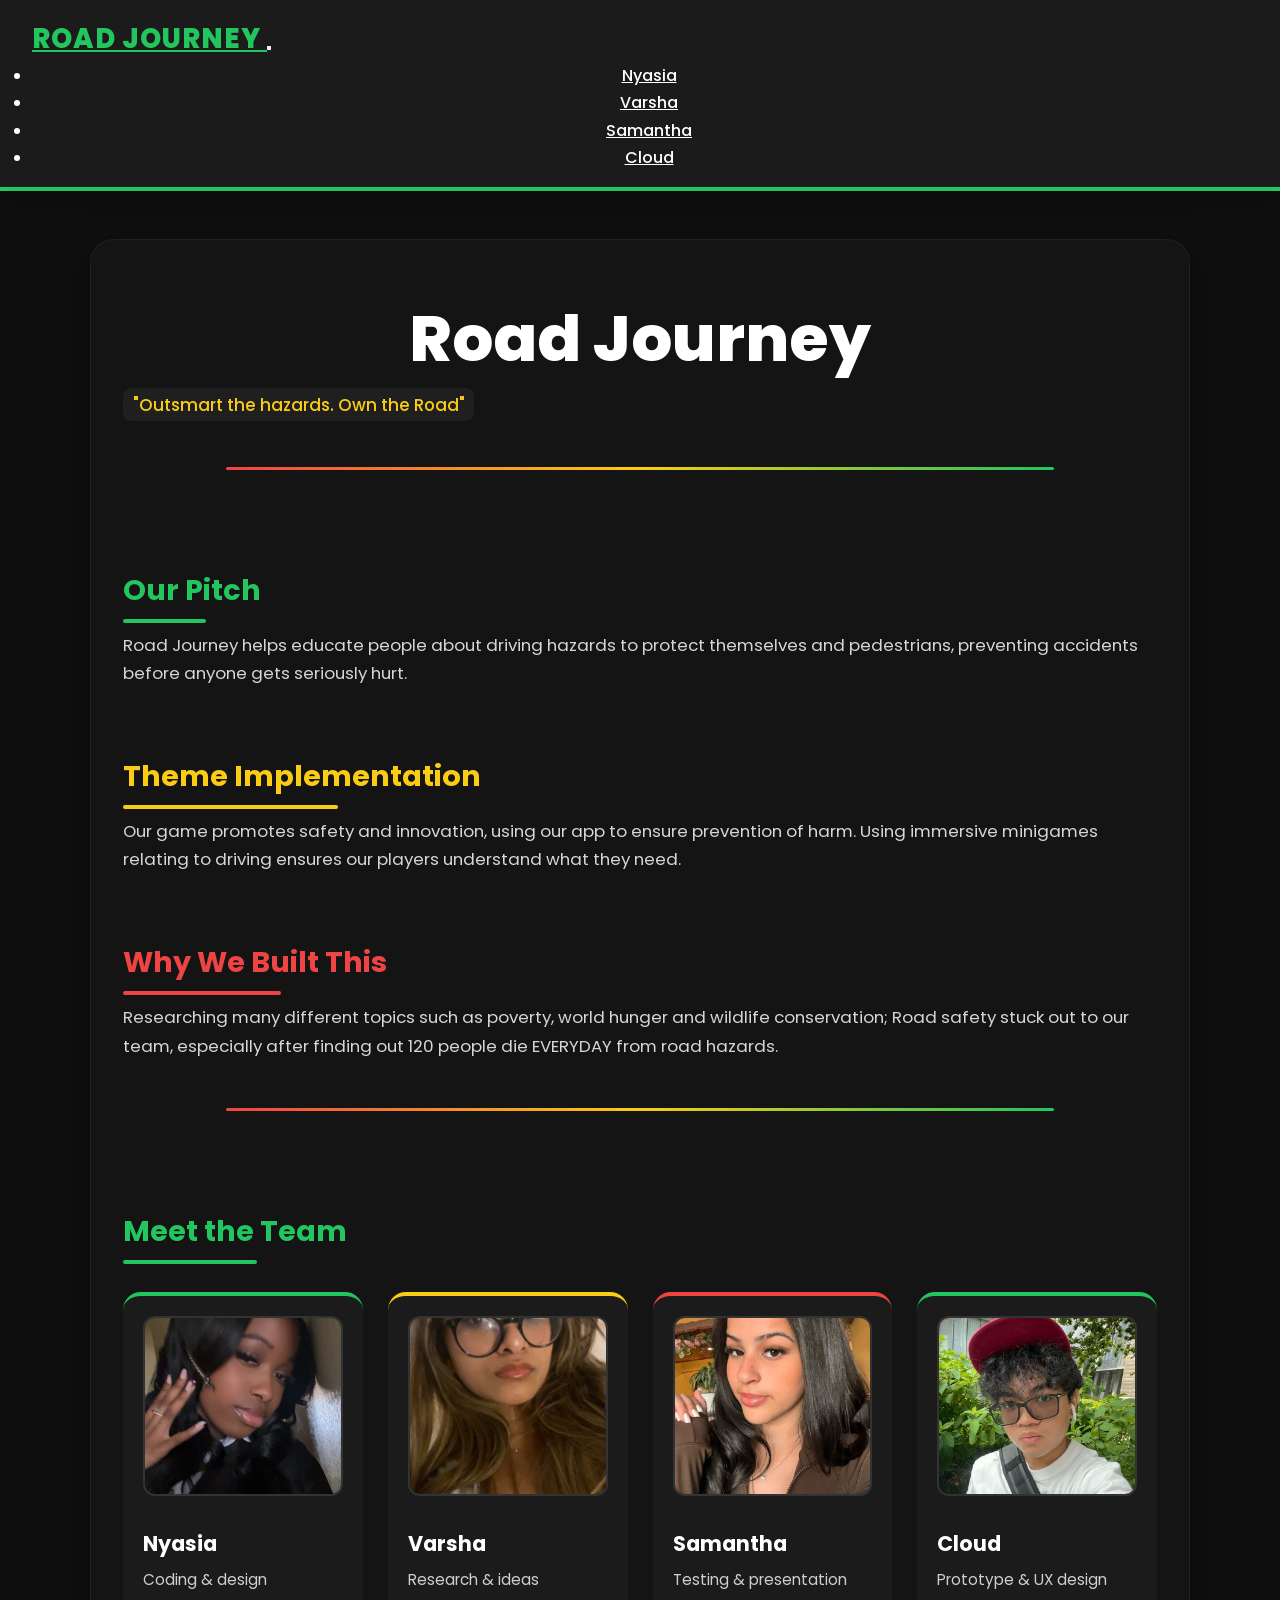
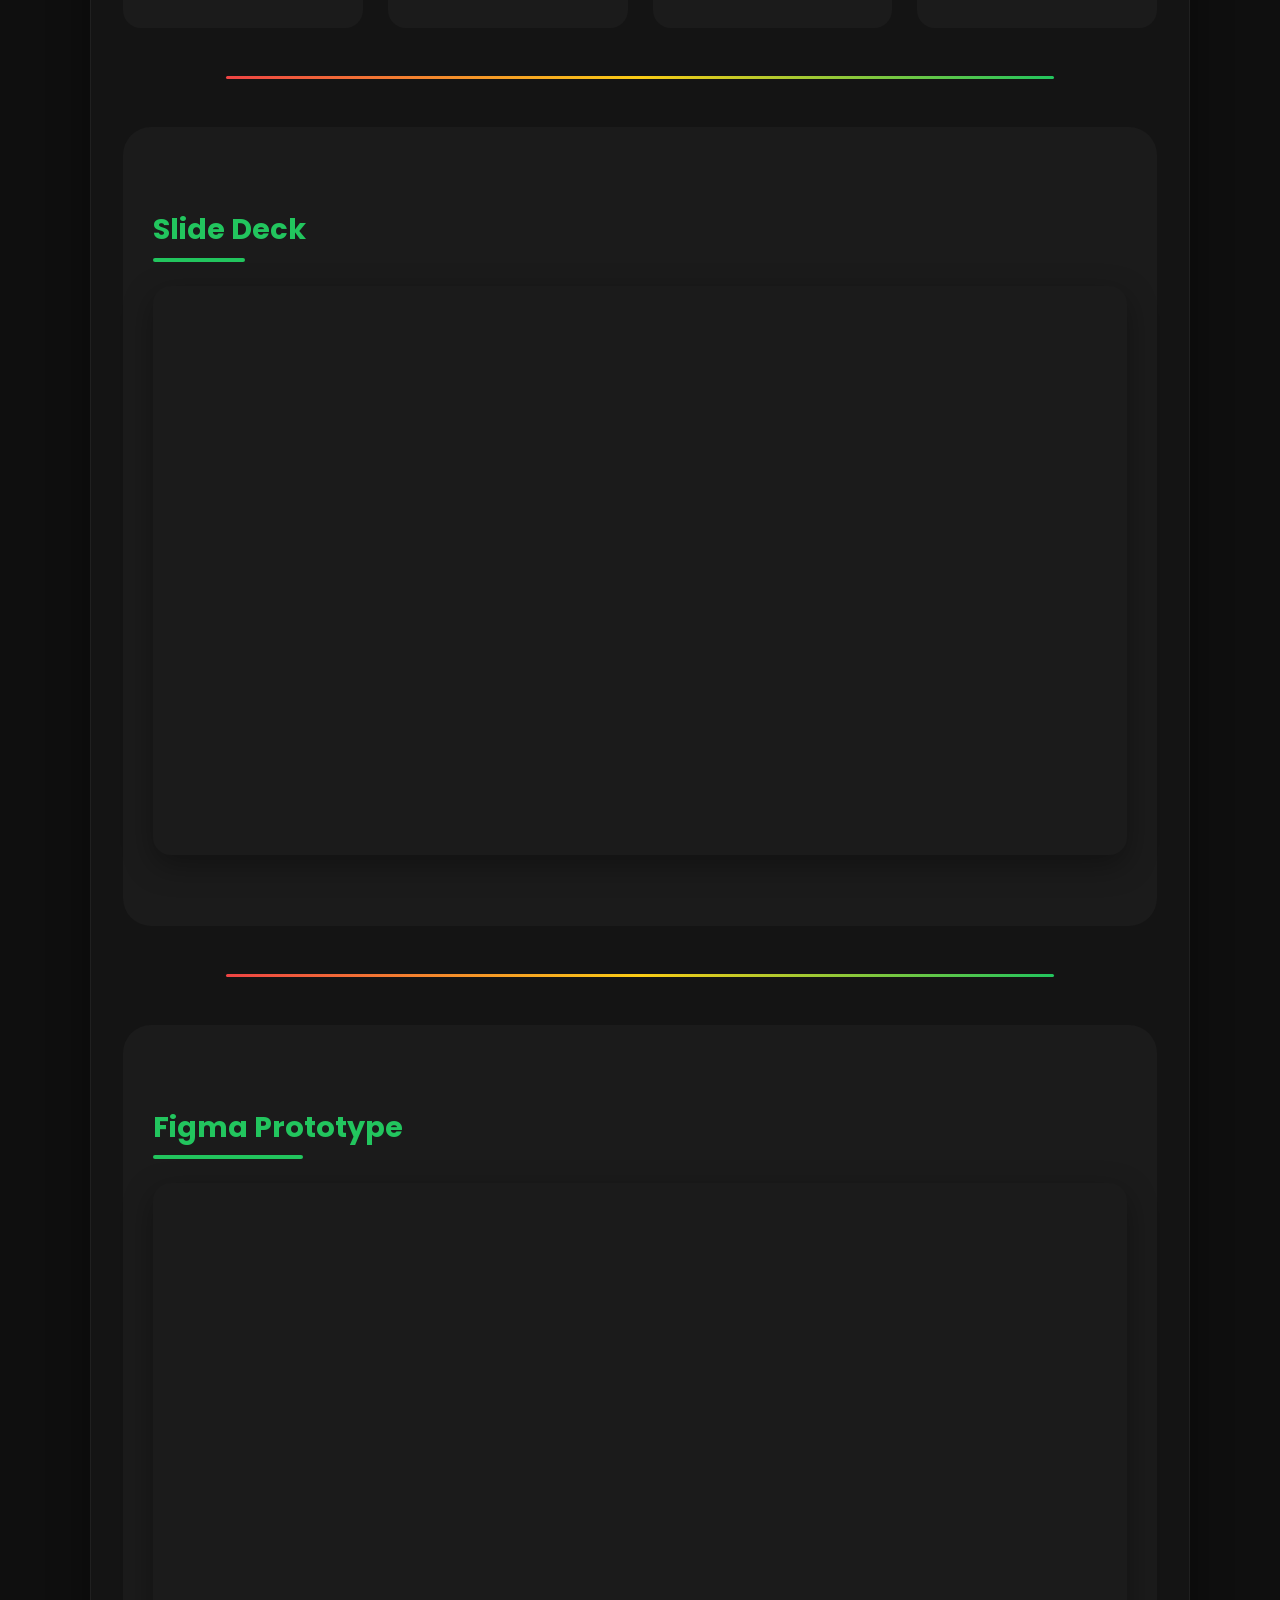
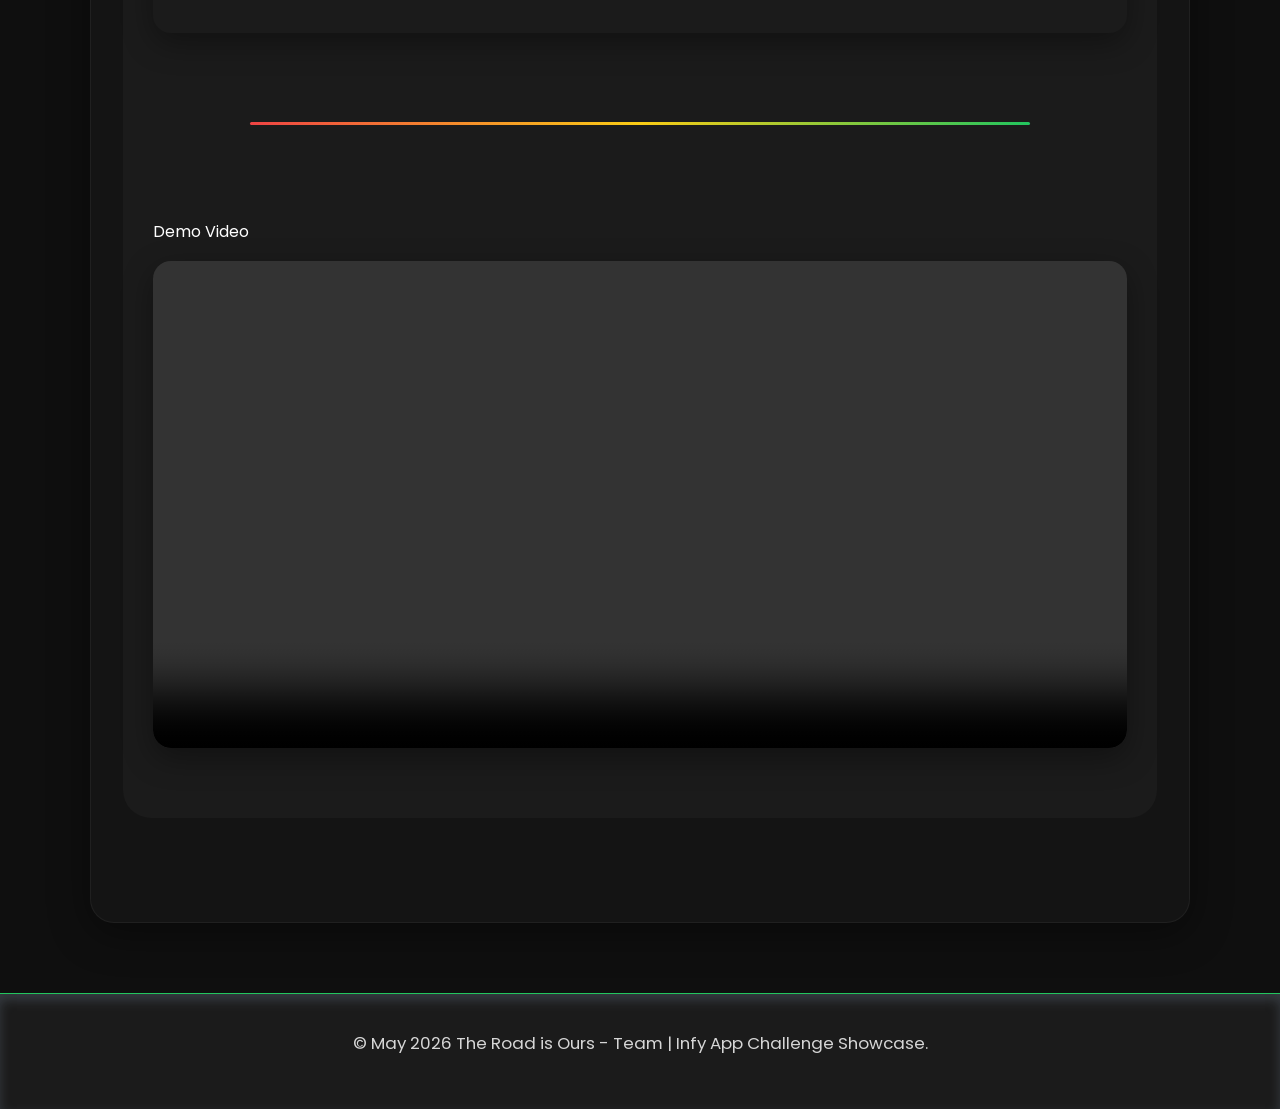
==== index.html @ d6f72987 "Polishing" ====
<!DOCTYPE html>
<html>
<head>
 <meta charset="UTF-8">
 <meta name="viewport" content="width=device-width, initial-scale=1">
 <title>Infy App Challenge</title>
 <link href="style.css" rel="stylesheet">
</head>

<body>

<nav class="navbar navbar-expand-lg navbar-dark mb-4">
  <div class="container-fluid">

    <a class="navbar-brand center-text" href="#">
      Road Journey
    </a>

    <button class="navbar-toggler" type="button" data-bs-toggle="collapse" data-bs-target="#navbarNav">
      <span class="navbar-toggler-icon"></span>
    </button>

    <div class="collapse navbar-collapse justify-content-end" id="navbarNav">

      <ul class="navbar-nav center-text">

        <li class="nav-item">
          <a class="nav-link" href="#nyasia">Nyasia</a>
        </li>

        <li class="nav-item">
          <a class="nav-link" href="#varsha">Varsha</a>
        </li>

        <li class="nav-item">
          <a class="nav-link" href="#samantha">Samantha</a>
        </li>

        <li class="nav-item">
          <a class="nav-link" href="#cloud">Cloud</a>
        </li>

      </ul>

    </div>
  </div>
</nav>

<!-- MAIN CONTENT -->
<div class="container text-center">

   <h1 class="center-text">Road Journey</h1>
   <p><em>"Outsmart the hazards. Own the Road"</em></p>

   <hr>

   <h3> Our Pitch</h3>
   <p>Road Journey helps educate people about driving hazards to protect themselves and pedestrians, preventing accidents before anyone gets seriously hurt.</p>

   <h3>Theme Implementation</h3>
   <p>Our game promotes safety and innovation, using our app to ensure prevention of harm. Using immersive minigames relating to driving ensures our players understand what they need.</p>

   <h3>Why We Built This</h3>
   <p>Researching many different topics such as poverty, world hunger and wildlife conservation; Road safety stuck out to our team, especially after finding out 120 people die EVERYDAY from road hazards.</p>

   <hr>

   <!-- =========================
     TEAM SECTION (CLICKABLE PROFILE PAGES)
========================= -->

<h3>Meet the Team</h3>

<div class="team-grid">

  <a href="nyasia.html" class="team-card" id="nyasia">
    <img src="Nyasia.jpeg" alt="Nyasia">
    <h4>Nyasia</h4>
    <p>Coding & design</p>
  </a>

  <a href="varsha.html" class="team-card" id="varsha">
    <img src="Varsha.jpeg" alt="Varsha">
    <h4>Varsha</h4>
    <p>Research & ideas</p>
  </a>

  <a href="samantha.html" class="team-card" id="samantha">
    <img src="Samantha.jpeg" alt="Samantha">
    <h4>Samantha</h4>
    <p>Testing & presentation</p>
  </a>

  <a href="cloud.html" class="team-card" id="cloud">
    <img src="Cloud.jpeg" alt="Cloud">
    <h4>Cloud</h4>
    <p>Prototype & UX design</p>
  </a>
</div>
<hr>
<div class="presentation-card" style="width: 100% !important; max-width: 100% !important; box-sizing: border-box; margin-bottom: 40px;"> 
<h3> Slide Deck</h3> <iframe src="https://docs.google.com/presentation/d/e/2PACX-1vSNJOZcTQZpQWyr8YF7-O1oRLGNY7hT99WuEe7CDKtxeTOVnFcrfY9IY-a2t_bZEzTT-NCYW6qF2Oz1/pubembed?start=false&loop=false&delayms=3000" frameborder="0" width="960" height="569" allowfullscreen="true" mozallowfullscreen="true" webkitallowfullscreen="true"></iframe>
</div>
<hr>
<div class="presentation-card" style="width: 100% !important; max-width: 100% !important; box-sizing: border-box; margin-bottom: 40px;">
  <h3>Figma Prototype</h3> <iframe style="border: 1px solid rgba(0, 0, 0, 0.1);" width="800" height="450" src="https://embed.figma.com/proto/hckXrIw5AN5JtPXtxfkID8/baddies?node-id=140-9&scaling=min-zoom&content-scaling=fixed&page-id=142%3A4&starting-point-node-id=140%3A9&embed-host=share" allowfullscreen></iframe>
<hr>
<h3 class="mt-4"></h3>Demo Video</h3> <video width="80%" controls> <source src="
" type="video/mp4"> 
  </video> 
</div>
</div>

<nav>
  <div class="footer center-text">
    <p>© May 2026 The Road is Ours - Team | Infy App Challenge Showcase.</p>
</nav>
  </div>
</body>
</html>
---- style.css ----
/* =========================================
   TRAFFIC THEME WEBSITE REDESIGN
   Team Members:
   Nyasia • Varsha • Samantha • Cloud
========================================= */

@import url('https://fonts.googleapis.com/css2?family=Poppins:wght@300;400;500;600;700;800&display=swap');

*{
  margin:0;
  padding:0;
  box-sizing:border-box;
}

html{
  scroll-behavior:smooth;
}

body{
  font-family:'Poppins', sans-serif;
  background:#0f0f0f !important;
  color:#ffffff;
  line-height:1.7;
  overflow-x:hidden;
}

/* =========================================
   NAVBAR
========================================= */

.navbar{
  background: #1b1b1b !important;
  backdrop-filter:blur(10px);
  padding:1rem 2rem;
  border-bottom:4px solid #22c55e;
  box-shadow:0 5px 20px rgba(0,0,0,0.35);
}

.navbar-brand{
  font-size:1.7rem;
  font-weight:800;
  letter-spacing:1px;
  color:#22c55e !important;
  text-transform:uppercase;
}

.nav-link{
  color:white !important;
  font-weight:500;
  margin-left:18px;
  transition:0.3s ease;
}

.nav-link:hover{
  color:#facc15 !important;
}

/* =========================================
   MAIN CONTAINER
========================================= */

.container.text-center{
  max-width:1100px;
  margin:auto;
  padding:4rem 2rem;
  background:#141414;
  border-radius:24px;
  margin-top:3rem;
  margin-bottom:4rem;
  box-shadow:0 10px 40px rgba(0,0,0,0.4);
  border:1px solid rgba(255,255,255,0.05);
}

/* =========================================
   HERO TITLE
========================================= */

h1{
  font-size:4rem;
  font-weight:800;
  margin-bottom:1rem;
  color:white;
  line-height:1.1;
}

h1 span{
  color:#22c55e;
}

.subtitle{
  font-size:1.2rem;
  color:#cfcfcf;
  max-width:700px;
  margin:auto;
  margin-bottom:2rem;
}

/* =========================================
   TRAFFIC LIGHT BAR
========================================= */

.traffic-lights{
  display:flex;
  justify-content:center;
  gap:20px;
  margin:2rem 0 3rem;
}

.light{
  width:70px;
  height:70px;
  border-radius:50%;
  box-shadow:0 0 25px rgba(255,255,255,0.15);
}

.red{
  background:#ef4444;
  box-shadow:0 0 25px #ef4444;
}

.yellow{
  background:#facc15;
  box-shadow:0 0 25px #facc15;
}

.green{
  background:#22c55e;
  box-shadow:0 0 25px #22c55e;
}

/* =========================================
   HEADINGS
========================================= */

h3{
  font-size:1.8rem;
  font-weight:700;
  margin-top:3rem;
  margin-bottom:1rem;
  position:relative;
  display:inline-block;
}

/* alternating traffic colors */

h3:nth-of-type(1){ color:#22c55e; }
h3:nth-of-type(2){ color:#facc15; }
h3:nth-of-type(3){ color:#ef4444; }
h3:nth-of-type(4){ color:#22c55e; }
h3:nth-of-type(5){ color:#facc15; }
h3:nth-of-type(6){ color:#ef4444; }

/* underline animation */

h3::after{
  content:'';
  width:60%;
  height:4px;
  position:absolute;
  left:0;
  bottom:-8px;
  border-radius:20px;
  background:currentColor;
}

/* =========================================
   TEXT
========================================= */

p{
  color:#d6d6d6;
  font-size:1.05rem;
  margin-bottom:1rem;
}

p em{
  background:#1f1f1f;
  color:#facc15;
  padding:0.3rem 0.6rem;
  border-radius:8px;
  font-style:normal;
  font-weight:500;
}

/* =========================================
   DIVIDERS
========================================= */

hr{
  border:none;
  height:3px;
  margin:3rem auto;
  width:80%;
  background:linear-gradient(
    to right,
    #ef4444,
    #facc15,
    #22c55e
  );
  border-radius:20px;
}

/* =========================================
   VIDEOS + IFRAMES
========================================= */

iframe,
video{
  width:100%;
  border:none !important;
  border-radius:18px !important;
  margin-top:1rem;
  margin-bottom:2rem;
  overflow:hidden;
  transition:0.35s ease;
  box-shadow:0 10px 30px rgba(0,0,0,0.35);
}

iframe:hover,
video:hover{
  transform:translateY(-5px) scale(1.01);
  box-shadow:0 15px 40px rgba(34,197,94,0.25);
}

/* =========================================
   TEAM SECTION
========================================= */

.team-section{
  margin-top:4rem;
}

.team-title{
  font-size:2.5rem;
  margin-bottom:2rem;
  color:white;
}

.team-container{
  display:grid;
  grid-template-columns:repeat(auto-fit,minmax(220px,1fr));
  gap:25px;
}

.team-card{
  background:#1b1b1b;
  padding:2rem;
  border-radius:20px;
  transition:0.35s ease;
  border-top:5px solid #22c55e;
}

.team-card:nth-child(2){
  border-top-color:#facc15;
}

.team-card:nth-child(3){
  border-top-color:#ef4444;
}

.team-card:nth-child(4){
  border-top-color:#22c55e;
}

.team-card:hover{
  transform:translateY(-8px);
  box-shadow:0 15px 35px rgba(0,0,0,0.4);
}

.team-card h4{
  font-size:1.4rem;
  margin-bottom:0.5rem;
  color:white;
}

.team-card p{
  color:#bdbdbd;
  font-size:0.95rem;
}

/* =========================================
   BUTTONS
========================================= */

.btn-custom{
  display:inline-block;
  margin-top:1rem;
  padding:14px 28px;
  border-radius:40px;
  text-decoration:none;
  font-weight:600;
  transition:0.3s ease;
  background:#22c55e;
  color:white;
}

.btn-custom_two{
  display:inline-block;
  justify-content: right;
  align-items: right;
  margin-top:1rem;
  padding:14px 28px;
  border-radius:40px;
  text-decoration:none;
  font-weight:600;
  transition:0.3s ease;
  background:#facc15;
  color:white;
}

.btn-custom_two:hover{
  background:#c29e11;
  transform:translateY(-3px);
}

.btn-custom:hover{
  background:#16a34a;
  transform:translateY(-3px);
}

/* =========================================
   FOOTER
========================================= */

.footer {
  background-color: #1b1b1b;
  padding: 35px;
  border-top: 1px solid #22c55e;
  box-shadow: inset 0 6px 12px rgba(163, 190, 222, 0.2);
  color: white;
  margin-top: 70px;
}

/* =========================================
   SCROLLBAR
========================================= */

::-webkit-scrollbar{
  width:10px;
}

::-webkit-scrollbar-track{
  background:#111;
}

::-webkit-scrollbar-thumb{
  background:#22c55e;
  border-radius:20px;
}

::-webkit-scrollbar-thumb:hover{
  background:#facc15;
}

/* =========================================
   RESPONSIVE
========================================= */

@media(max-width:768px){

  h1{
    font-size:2.6rem;
  }

  .container.text-center{
    padding:2rem 1.2rem;
  }

  .traffic-lights{
    gap:12px;
  }

  .light{
    width:55px;
    height:55px;
  }

  h3{
    font-size:1.5rem;
  }
}
/* =========================================
   CLICKABLE TEAM CARDS (UPDATED VERSION)
========================================= */

.team-grid{
  display:grid;
  grid-template-columns:repeat(auto-fit, minmax(220px, 1fr));
  gap:25px;
  margin-top:20px;
}

/* make full card clickable */
.team-card{
  display:block;
  text-decoration:none;
  background:#1b1b1b;
  padding:20px;
  border-radius:18px;
  transition:0.3s ease;
  border-top:4px solid #22c55e;
  color:white;
  cursor:pointer;
  position:relative;
  overflow:hidden;
}

/* traffic color rotation */
.team-card:nth-child(2){
  border-top-color:#facc15;
}

.team-card:nth-child(3){
  border-top-color:#ef4444;
}

.team-card:nth-child(4){
  border-top-color:#22c55e;
}

/* hover effect = clickable feel */
.team-card:hover{
  transform:translateY(-10px) scale(1.03);
  box-shadow:0 0 25px rgba(34,197,94,0.25);
}

/* image styling */
.team-card img{
  width:100%;
  height:180px;
  object-fit:cover;
  border-radius:12px;
  margin-bottom:12px;
  border:2px solid #333;
  transition:0.3s ease;
}

/* image glow on hover */
.team-card:hover img{
  border-color:#facc15;
}

/* name styling */
.team-card h4{
  font-size:1.3rem;
  margin:10px 0 5px;
  color:white;
}

/* description */
.team-card p{
  color:#cfcfcf;
  font-size:0.95rem;
}

/* subtle shine animation */
.team-card::after{
  content:'';
  position:absolute;
  top:-50%;
  left:-50%;
  width:200%;
  height:200%;
  background:linear-gradient(
    rgba(255,255,255,0.05),
    transparent
  );
  transform:rotate(25deg);
  opacity:0;
  transition:0.4s;
}

.team-card:hover::after{
  opacity:1;
}

.profile-img{
  width:180px;
  height:180px;
  object-fit:cover;
  border-radius:50%;
  margin:20px auto;
  display:block;
  border:4px solid #22c55e;
  box-shadow:0 0 20px rgba(34,197,94,0.3);
  transition:0.3s ease;
}

.profile-img:hover{
  transform:scale(1.05);
  border-color:#facc15;
}
/* ==============================
   DRIVER LICENSE ANIMATION CARD
============================== */

.license-wrapper{
  display:flex;
  justify-content:center;
  align-items:center;
  min-height:100vh;
  background:#0f0f0f;
  padding:20px;
}

.license-card{
  width:420px;
  background:linear-gradient(145deg,#1a1a1a,#111);
  border-radius:20px;
  padding:25px;
  color:white;
  box-shadow:0 0 25px rgba(34,197,94,0.25);
  border:2px solid rgba(255,255,255,0.08);
  animation:floatCard 3s ease-in-out infinite;
  position:relative;
  overflow:hidden;
}

/* floating animation */
@keyframes floatCard{
  0%{ transform:translateY(0px); }
  50%{ transform:translateY(-10px); }
  100%{ transform:translateY(0px); }
}

/* header */
.license-header{
  text-align:center;
  margin-bottom:15px;
}

.license-header h2{
  font-size:1rem;
  letter-spacing:2px;
  color:#facc15;
}

/* traffic lights */
.traffic-dots{
  display:flex;
  justify-content:center;
  gap:8px;
  margin-bottom:10px;
}

.traffic-dots span{
  width:12px;
  height:12px;
  border-radius:50%;
}

.traffic-dots .red{ background:#ef4444; }
.traffic-dots .yellow{ background:#facc15; }
.traffic-dots .green{ background:#22c55e; }

/* body */
.license-body{
  display:flex;
  gap:15px;
  align-items:center;
  margin-top:10px;
}

/* photo */
.license-photo{
  width:120px;
  height:120px;
  object-fit:cover;
  border-radius:15px;
  border:3px solid #22c55e;
  box-shadow:0 0 15px rgba(34,197,94,0.3);
}

/* text */
.license-info h1{
  font-size:1.5rem;
  margin-bottom:8px;
}

.license-info p{
  font-size:0.9rem;
  color:#cfcfcf;
  margin:3px 0;
}

/* quote */
.license-quote{
  margin-top:15px;
  font-style:italic;
  color:#facc15;
  text-align:center;
  font-size:0.95rem;
}

/* hover glow */
.license-card:hover{
  box-shadow:0 0 35px rgba(34,197,94,0.5);
  transform:scale(1.02);
}

/* =========================================
   PRESENTATION CARDS
========================================= */

.presentation-card {
  flex: 1 1 450px;           
  background-color: #1b1b1b; 
  padding: 30px;
  border-radius: 28px;       
  transition: all 0.4s cubic-bezier(0.165, 0.84, 0.44, 1);
}

  /* =========================================
   NEEDED STYLES
========================================= */

.center-text {
 text-align: center;
 }

.embed-frame {
  width: 100%;
  height: 360px;
  border: 0;
  border-radius: 20px;
}
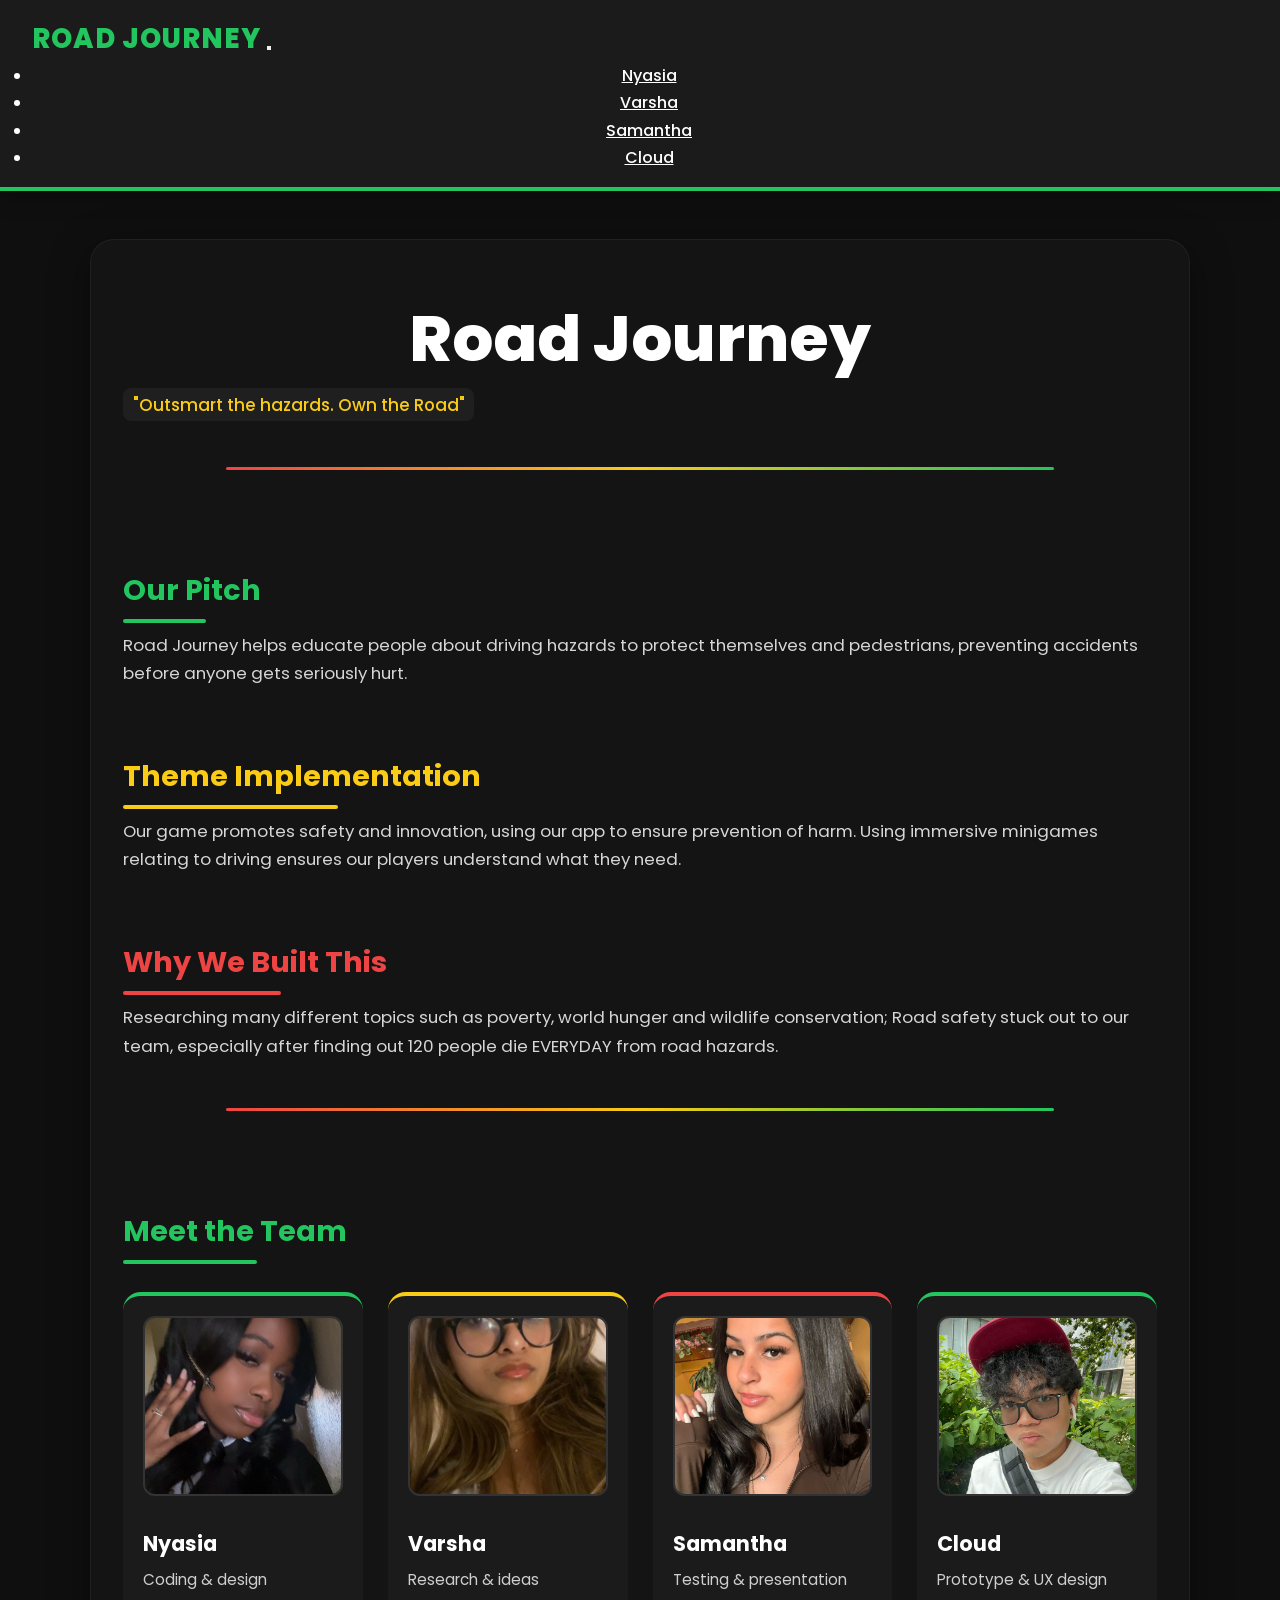
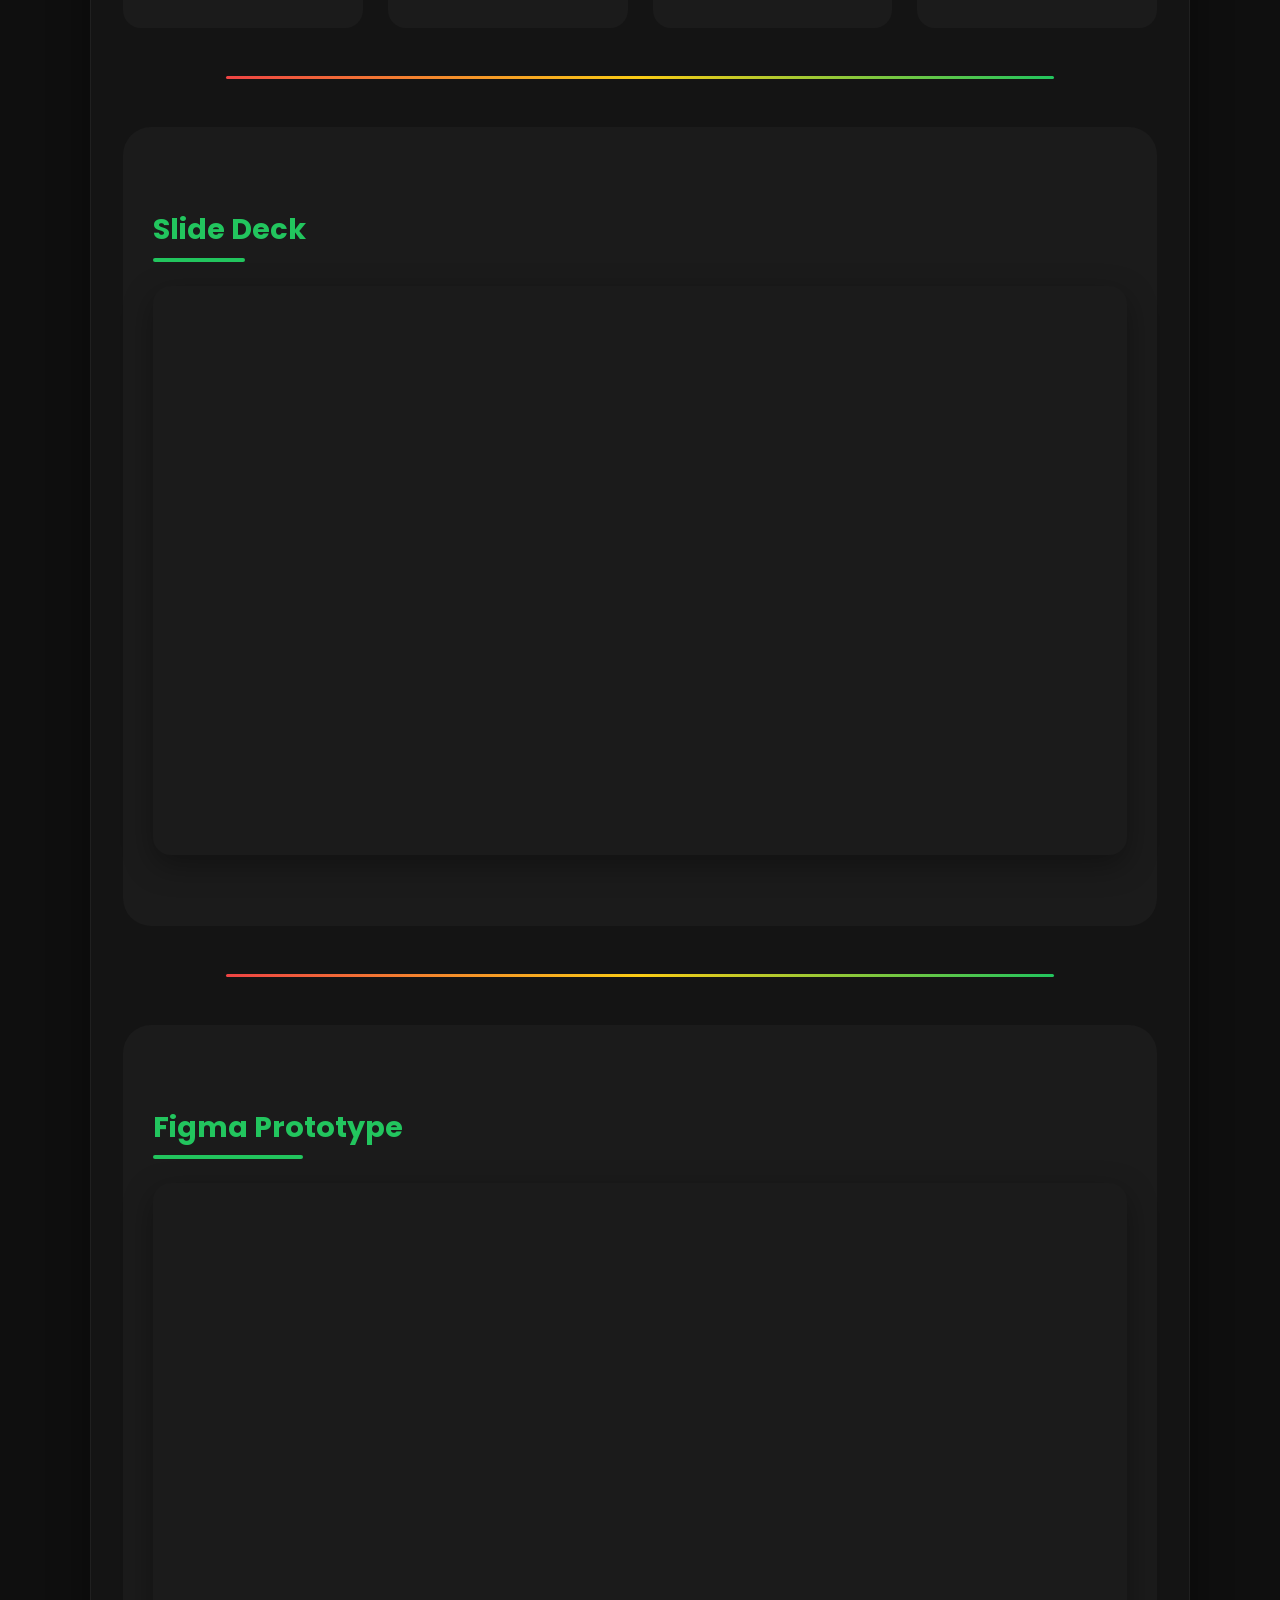
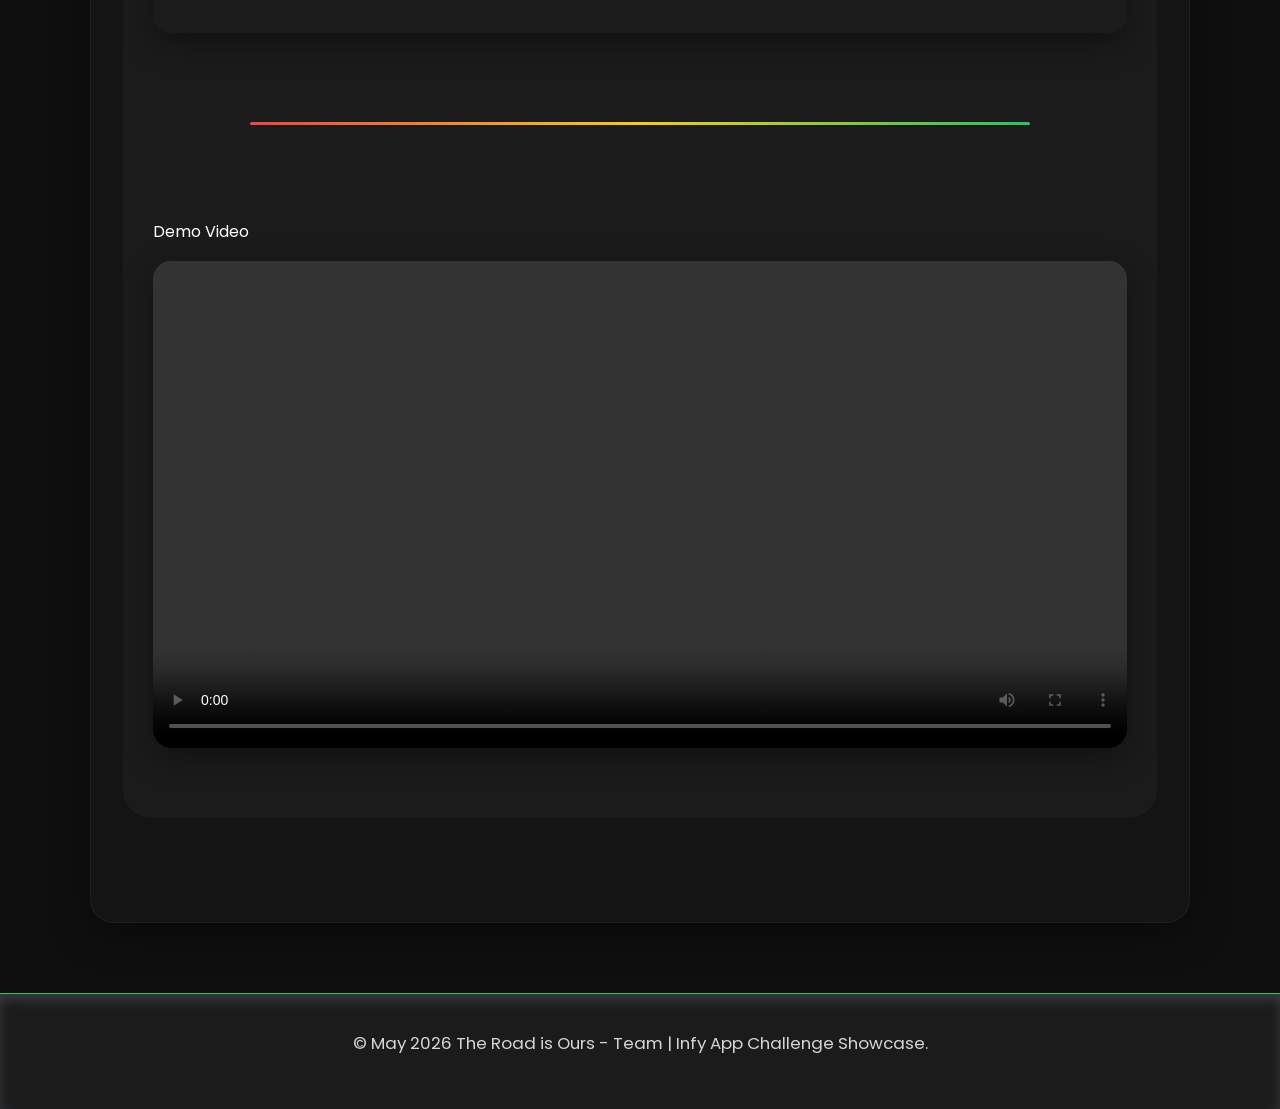
==== commit 4f040b88: "Testing" ====
--- a/index.html
+++ b/index.html
@@ -12,7 +12,7 @@
 <nav class="navbar navbar-expand-lg navbar-dark mb-4">
   <div class="container-fluid">
 
-    <a class="navbar-brand center-text" href="#">
+    <a class="navbar-brand center-text">
       Road Journey
     </a>
 
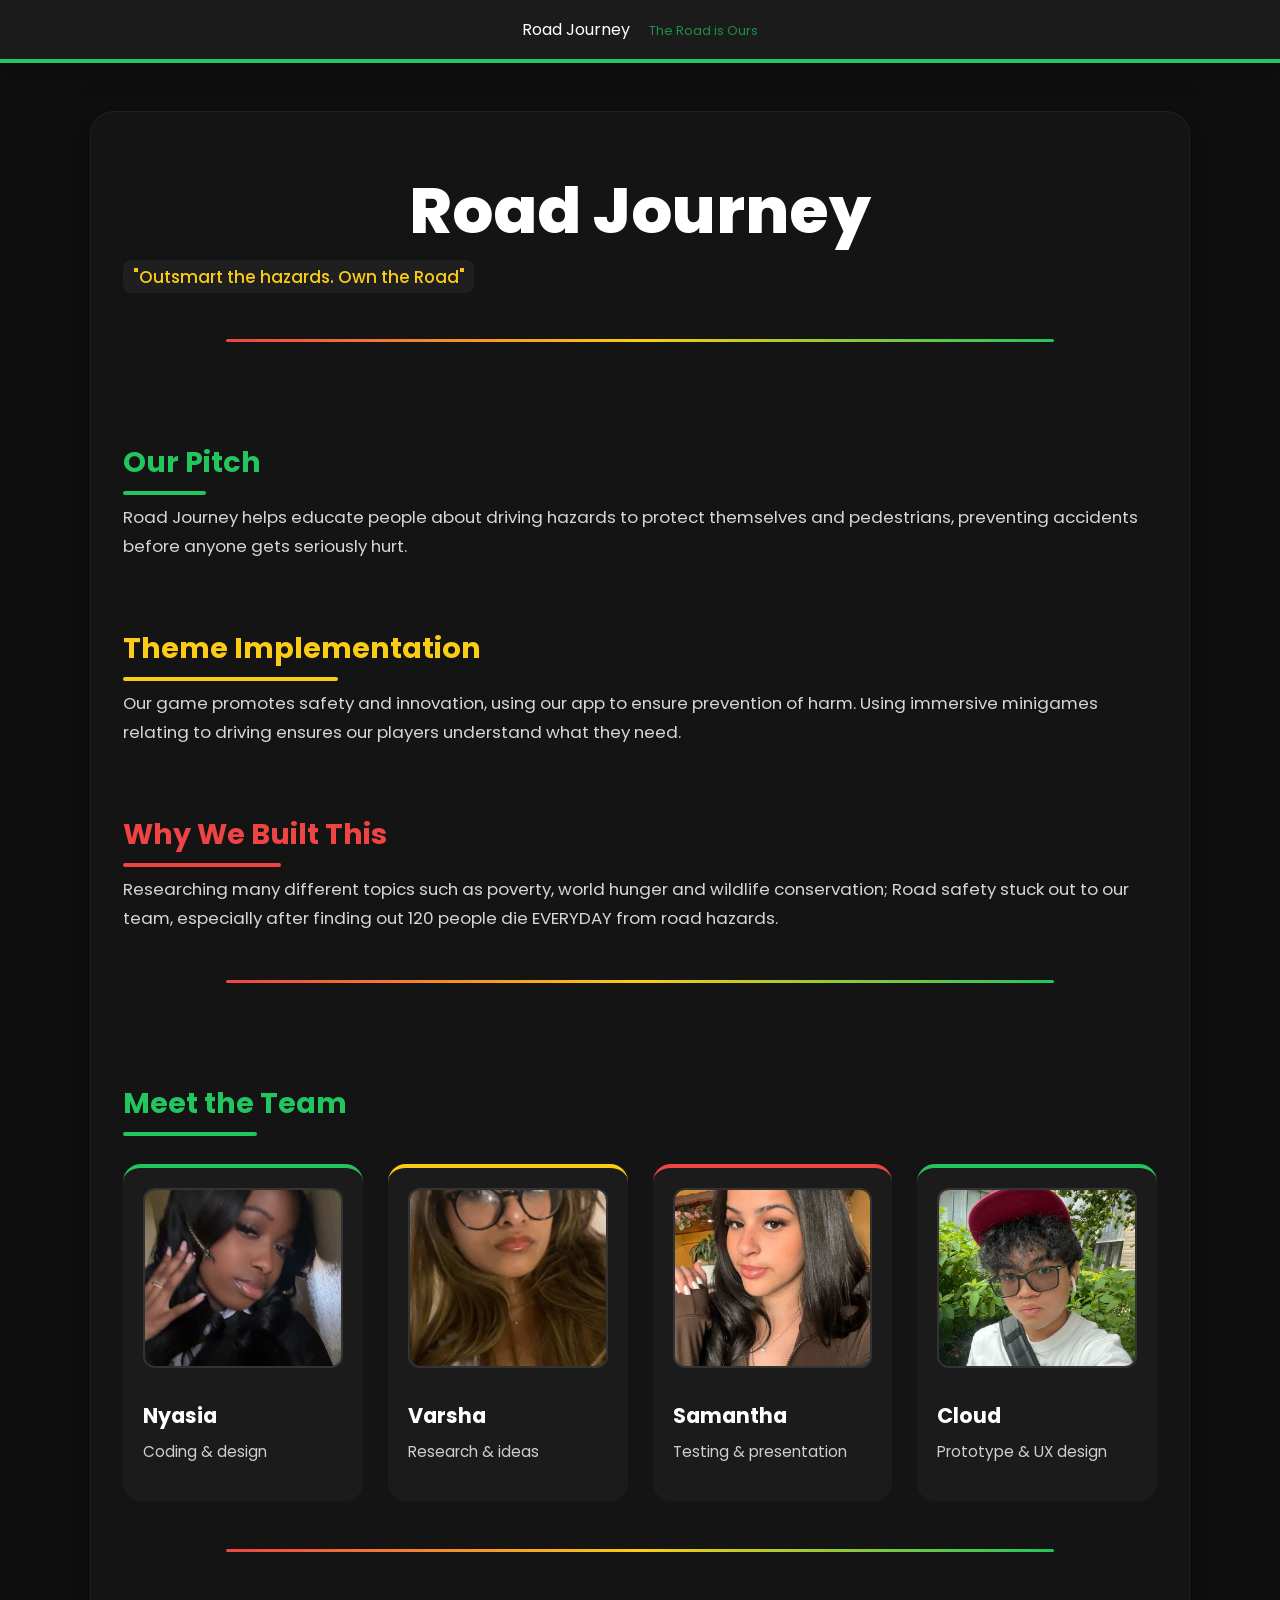
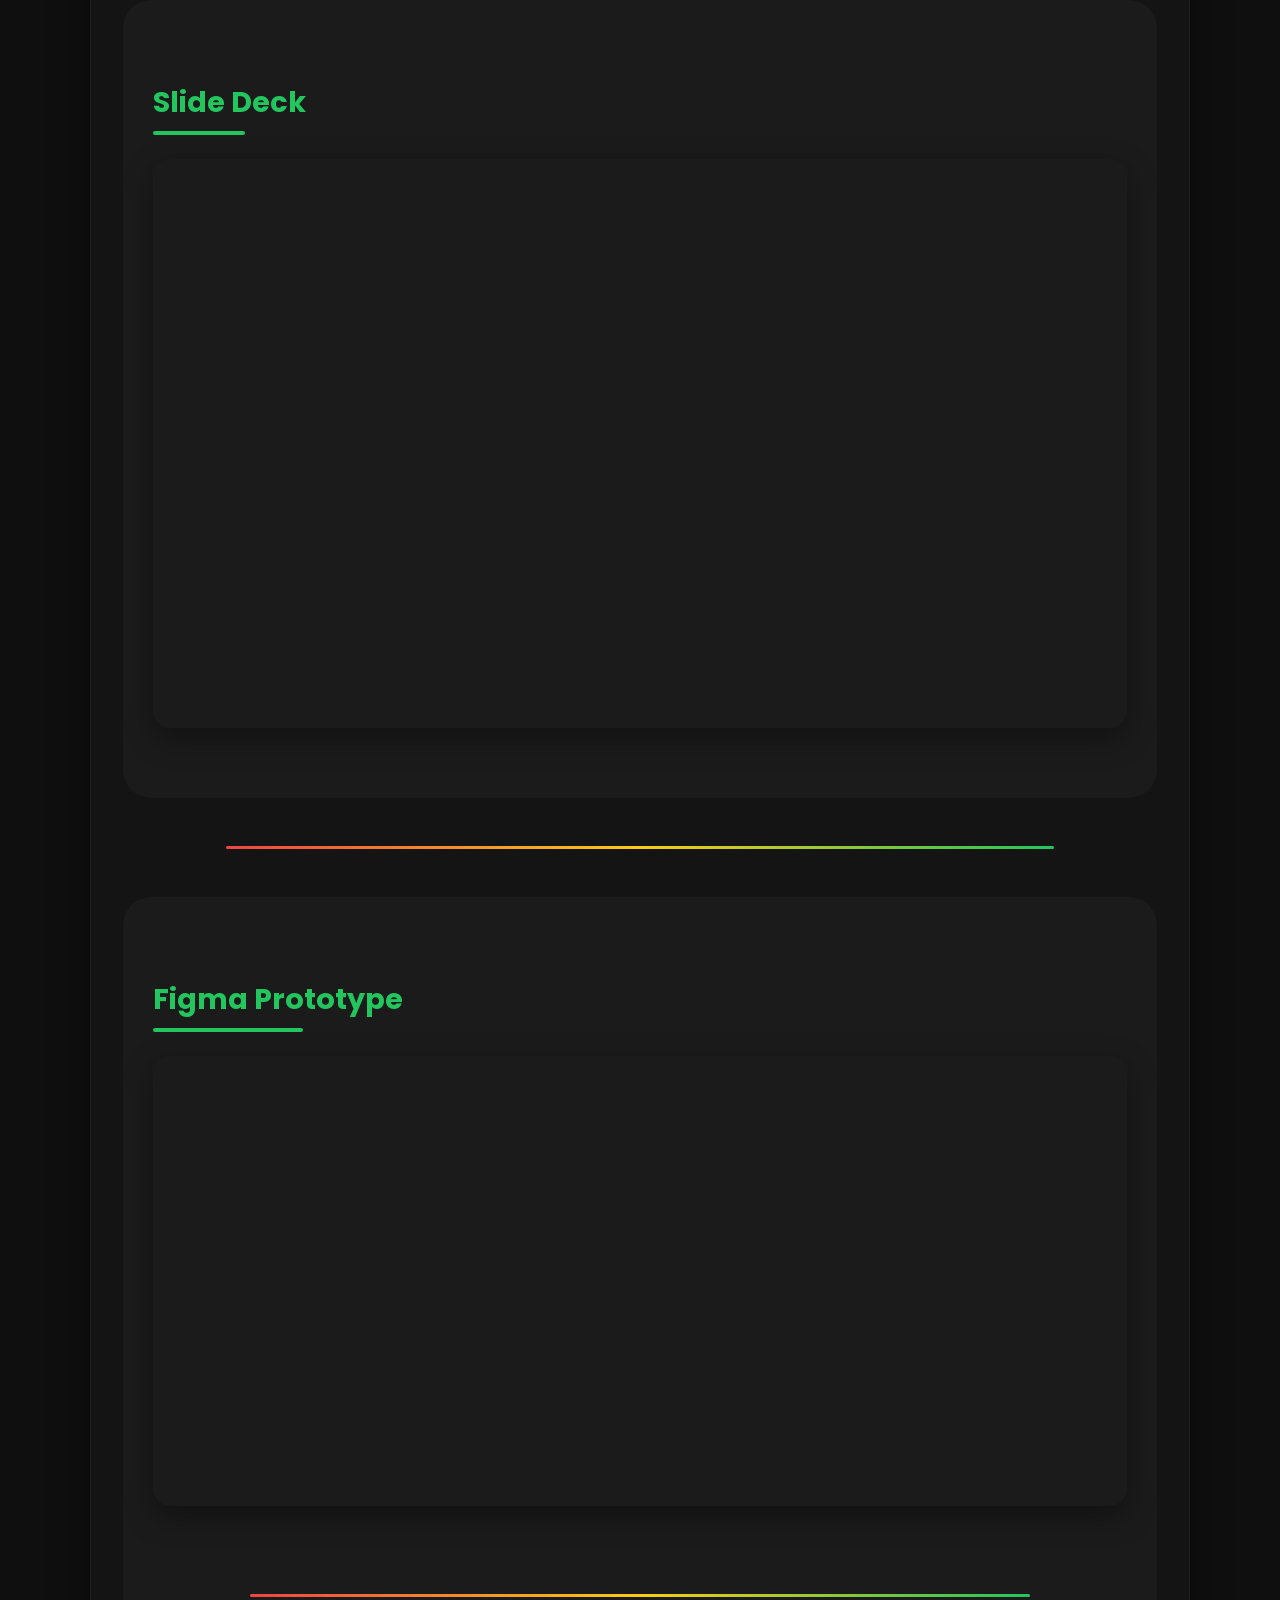
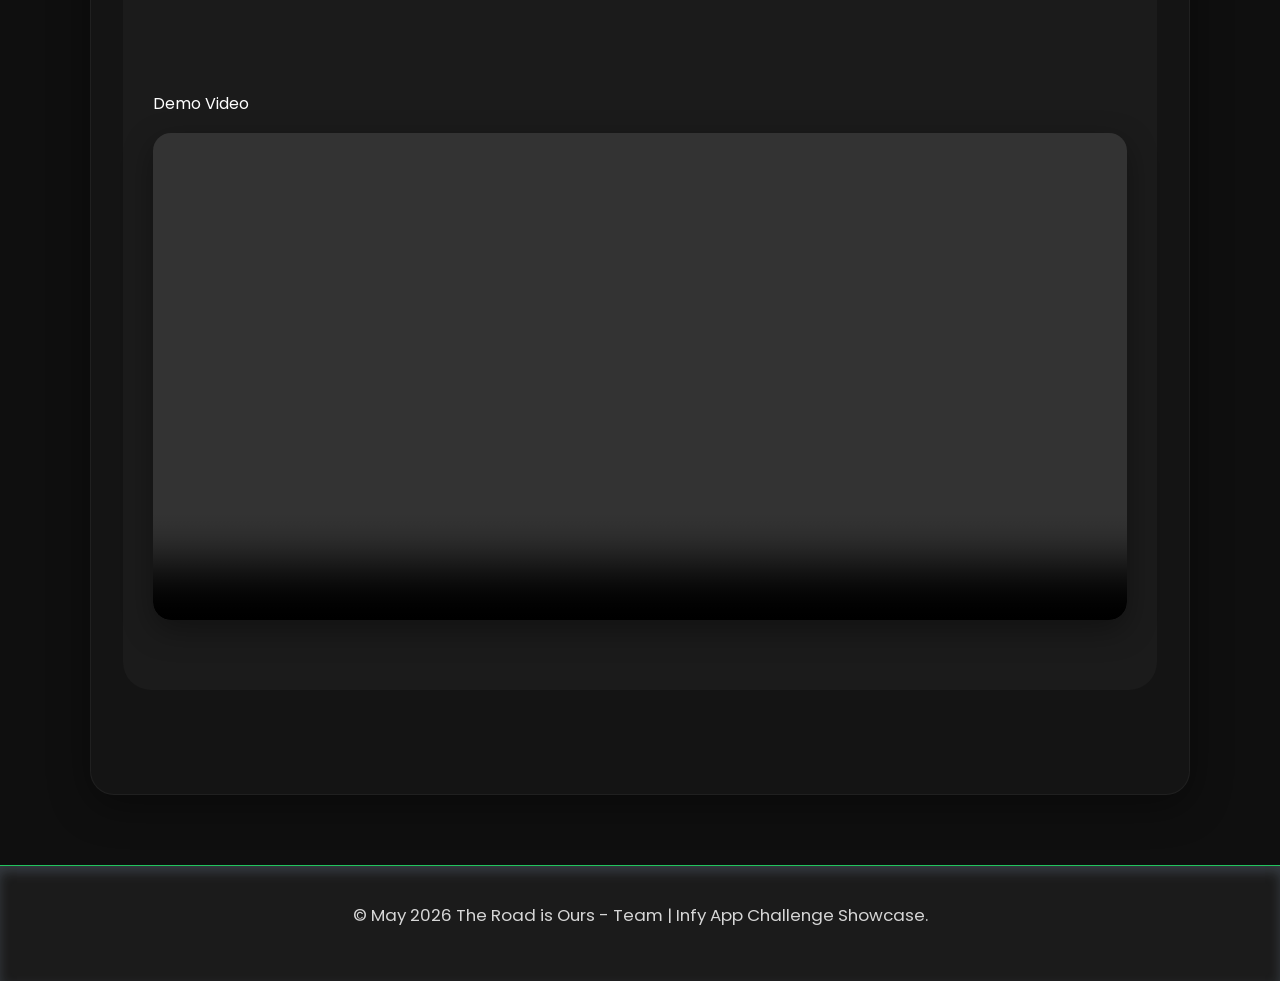
==== commit 03f27a0d: "Testing 2" ====
--- a/index.html
+++ b/index.html
@@ -9,41 +9,9 @@
 
 <body>
 
-<nav class="navbar navbar-expand-lg navbar-dark mb-4">
-  <div class="container-fluid">
-
-    <a class="navbar-brand center-text">
-      Road Journey
-    </a>
-
-    <button class="navbar-toggler" type="button" data-bs-toggle="collapse" data-bs-target="#navbarNav">
-      <span class="navbar-toggler-icon"></span>
-    </button>
-
-    <div class="collapse navbar-collapse justify-content-end" id="navbarNav">
-
-      <ul class="navbar-nav center-text">
-
-        <li class="nav-item">
-          <a class="nav-link" href="#nyasia">Nyasia</a>
-        </li>
-
-        <li class="nav-item">
-          <a class="nav-link" href="#varsha">Varsha</a>
-        </li>
-
-        <li class="nav-item">
-          <a class="nav-link" href="#samantha">Samantha</a>
-        </li>
-
-        <li class="nav-item">
-          <a class="nav-link" href="#cloud">Cloud</a>
-        </li>
-
-      </ul>
-
-    </div>
-  </div>
+<nav class="navbar center-text"
+<span class="title">Road Journey</span>
+<span class="caption">The Road is Ours</span>
 </nav>
 
 <!-- MAIN CONTENT -->
--- a/style.css
+++ b/style.css
@@ -625,3 +625,14 @@
   border-radius: 20px;
 }
 
+.title {
+  font-size: 26px;
+  color: #22c55e;
+}
+
+.caption {
+  color: #1a9145;
+  font-size: 13px;
+  margin-left: 15px;
+}
+
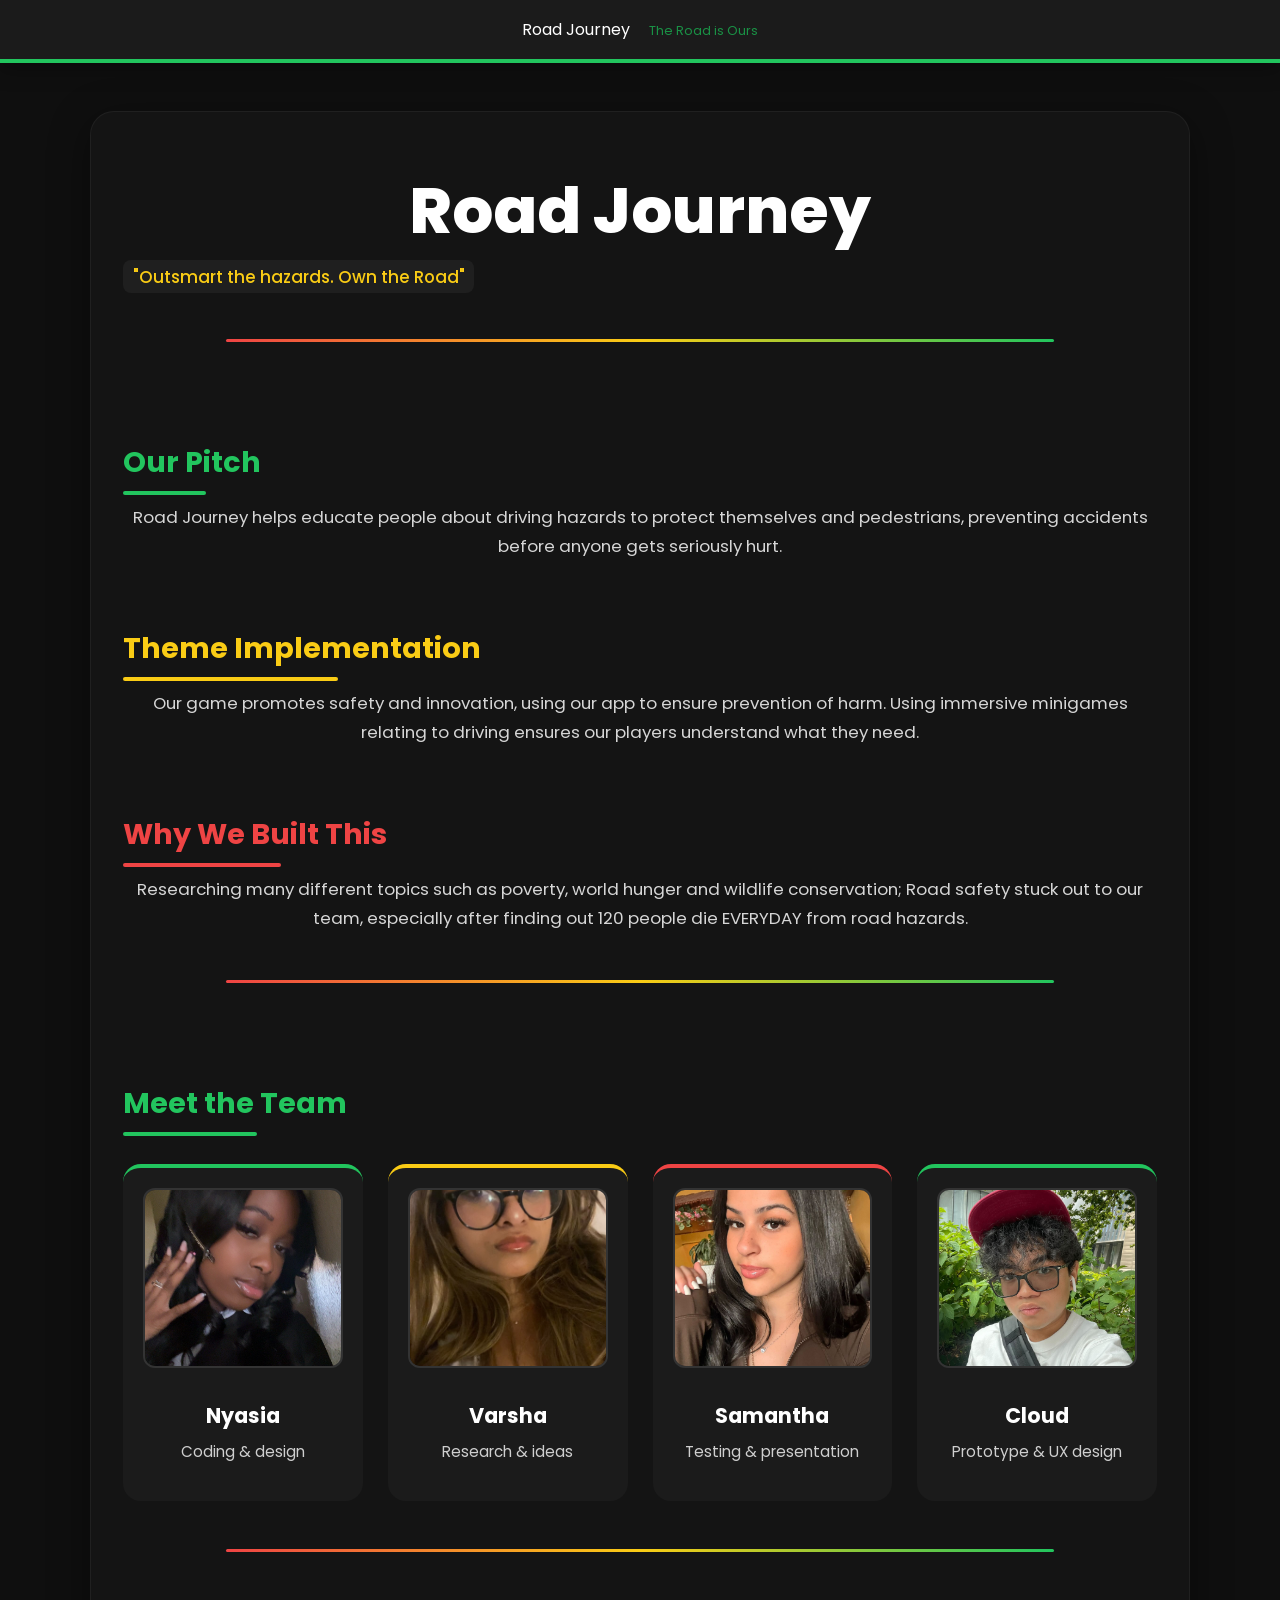
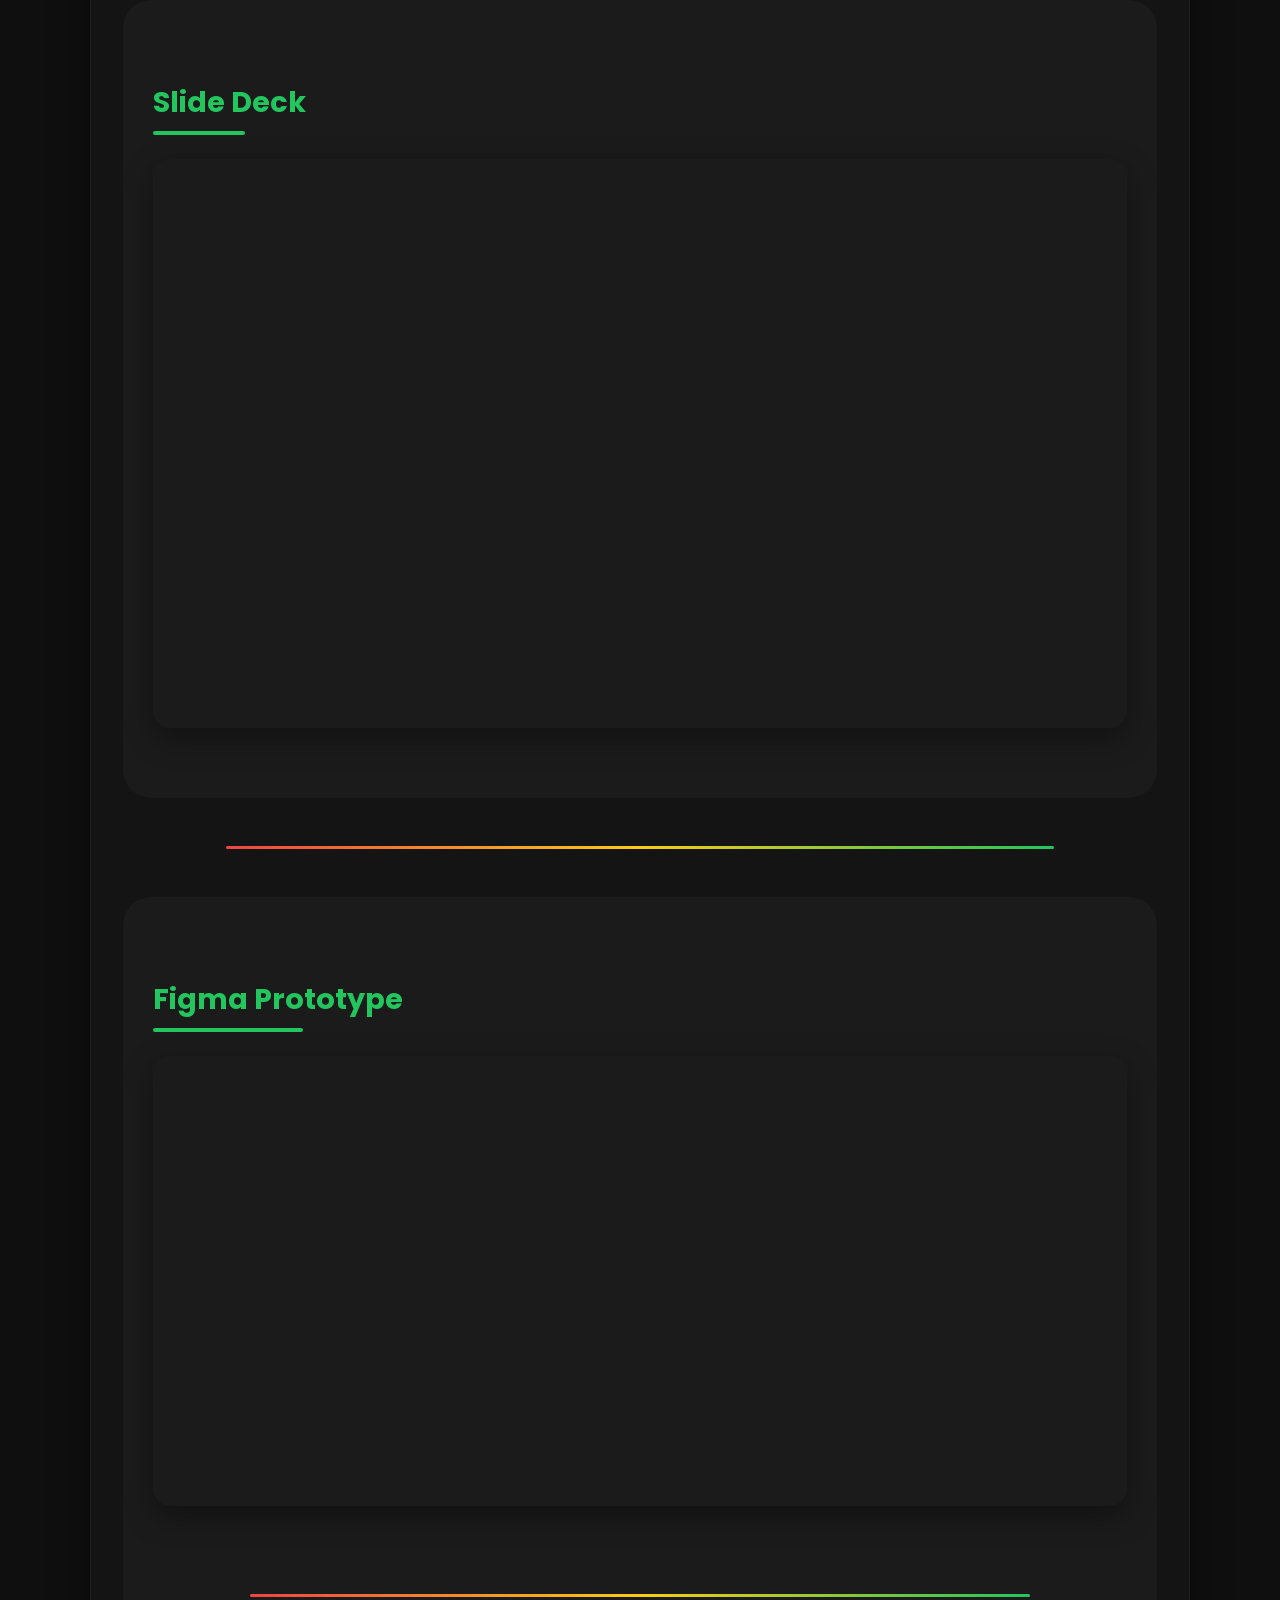
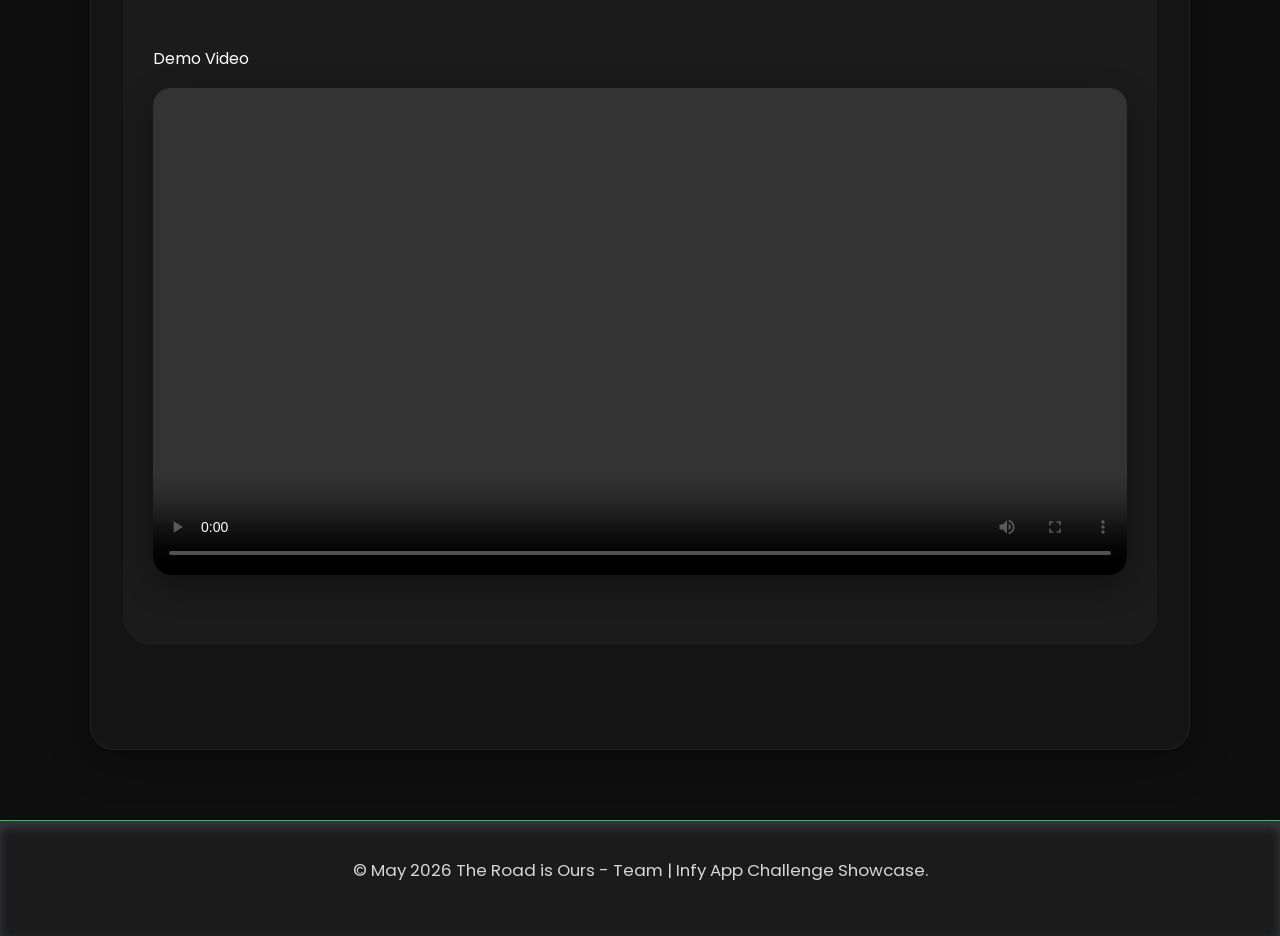
==== commit 05635a63: "Polishing" ====
--- a/index.html
+++ b/index.html
@@ -22,14 +22,14 @@
 
    <hr>
 
-   <h3> Our Pitch</h3>
-   <p>Road Journey helps educate people about driving hazards to protect themselves and pedestrians, preventing accidents before anyone gets seriously hurt.</p>
+   <h3 class="center-text"> Our Pitch</h3>
+   <p class="center-text">Road Journey helps educate people about driving hazards to protect themselves and pedestrians, preventing accidents before anyone gets seriously hurt.</p>
 
-   <h3>Theme Implementation</h3>
-   <p>Our game promotes safety and innovation, using our app to ensure prevention of harm. Using immersive minigames relating to driving ensures our players understand what they need.</p>
+   <h3 class="center-text">Theme Implementation</h3>
+   <p class="center-text">Our game promotes safety and innovation, using our app to ensure prevention of harm. Using immersive minigames relating to driving ensures our players understand what they need.</p>
 
-   <h3>Why We Built This</h3>
-   <p>Researching many different topics such as poverty, world hunger and wildlife conservation; Road safety stuck out to our team, especially after finding out 120 people die EVERYDAY from road hazards.</p>
+   <h3 class="center-text">Why We Built This</h3>
+   <p class="center-text">Researching many different topics such as poverty, world hunger and wildlife conservation; Road safety stuck out to our team, especially after finding out 120 people die EVERYDAY from road hazards.</p>
 
    <hr>
 
@@ -39,7 +39,7 @@
 
 <h3>Meet the Team</h3>
 
-<div class="team-grid">
+<div class="team-grid center-text">
 
   <a href="nyasia.html" class="team-card" id="nyasia">
     <img src="Nyasia.jpeg" alt="Nyasia">
@@ -67,13 +67,13 @@
 </div>
 <hr>
 <div class="presentation-card" style="width: 100% !important; max-width: 100% !important; box-sizing: border-box; margin-bottom: 40px;"> 
-<h3> Slide Deck</h3> <iframe src="https://docs.google.com/presentation/d/e/2PACX-1vSNJOZcTQZpQWyr8YF7-O1oRLGNY7hT99WuEe7CDKtxeTOVnFcrfY9IY-a2t_bZEzTT-NCYW6qF2Oz1/pubembed?start=false&loop=false&delayms=3000" frameborder="0" width="960" height="569" allowfullscreen="true" mozallowfullscreen="true" webkitallowfullscreen="true"></iframe>
+<h3 class="center-text"> Slide Deck</h3> <iframe src="https://docs.google.com/presentation/d/e/2PACX-1vSNJOZcTQZpQWyr8YF7-O1oRLGNY7hT99WuEe7CDKtxeTOVnFcrfY9IY-a2t_bZEzTT-NCYW6qF2Oz1/pubembed?start=false&loop=false&delayms=3000" frameborder="0" width="960" height="569" allowfullscreen="true" mozallowfullscreen="true" webkitallowfullscreen="true"></iframe>
 </div>
 <hr>
 <div class="presentation-card" style="width: 100% !important; max-width: 100% !important; box-sizing: border-box; margin-bottom: 40px;">
-  <h3>Figma Prototype</h3> <iframe style="border: 1px solid rgba(0, 0, 0, 0.1);" width="800" height="450" src="https://embed.figma.com/proto/hckXrIw5AN5JtPXtxfkID8/baddies?node-id=140-9&scaling=min-zoom&content-scaling=fixed&page-id=142%3A4&starting-point-node-id=140%3A9&embed-host=share" allowfullscreen></iframe>
+  <h3 class="center-text">Figma Prototype</h3> <iframe style="border: 1px solid rgba(0, 0, 0, 0.1);" width="800" height="450" src="https://embed.figma.com/proto/hckXrIw5AN5JtPXtxfkID8/baddies?node-id=140-9&scaling=min-zoom&content-scaling=fixed&page-id=142%3A4&starting-point-node-id=140%3A9&embed-host=share" allowfullscreen></iframe>
 <hr>
-<h3 class="mt-4"></h3>Demo Video</h3> <video width="80%" controls> <source src="
+</h3 class="center-text">Demo Video</h3> <video width="80%" controls> <source src="
 " type="video/mp4"> 
   </video> 
 </div>
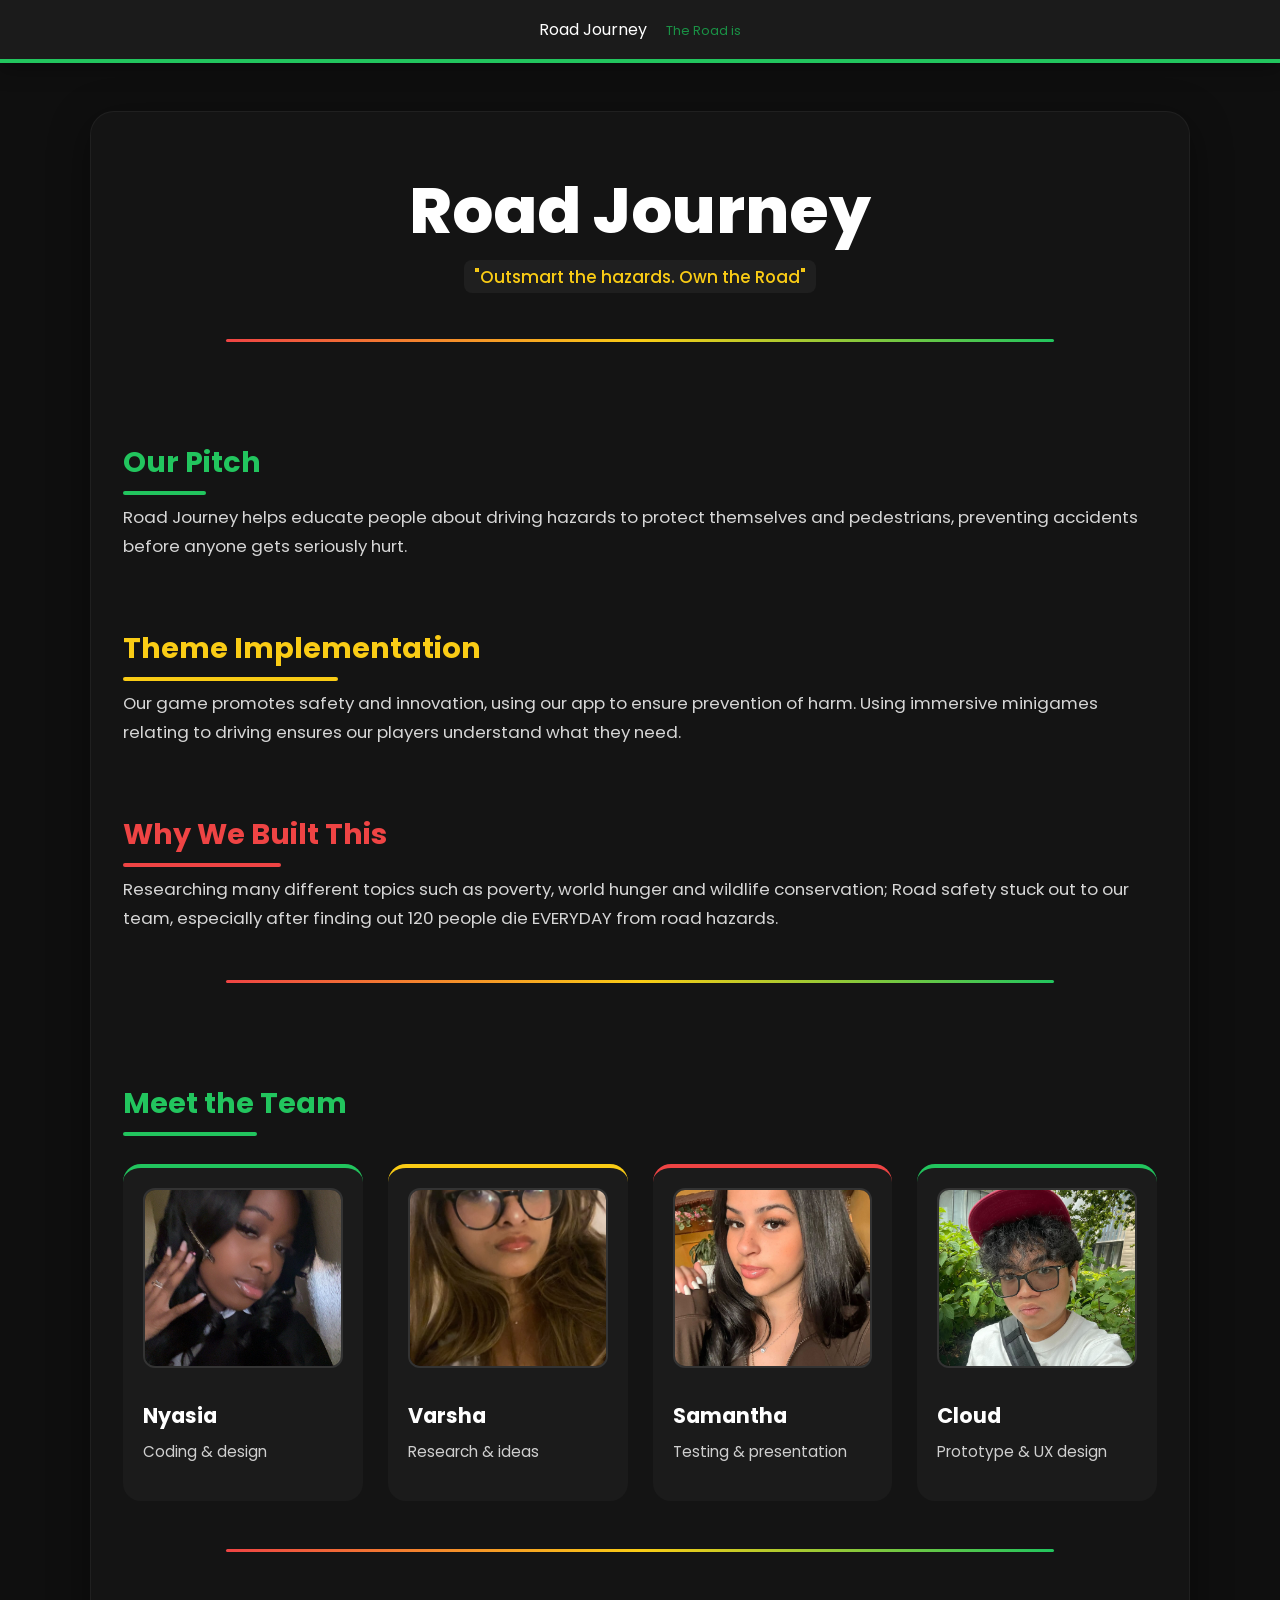
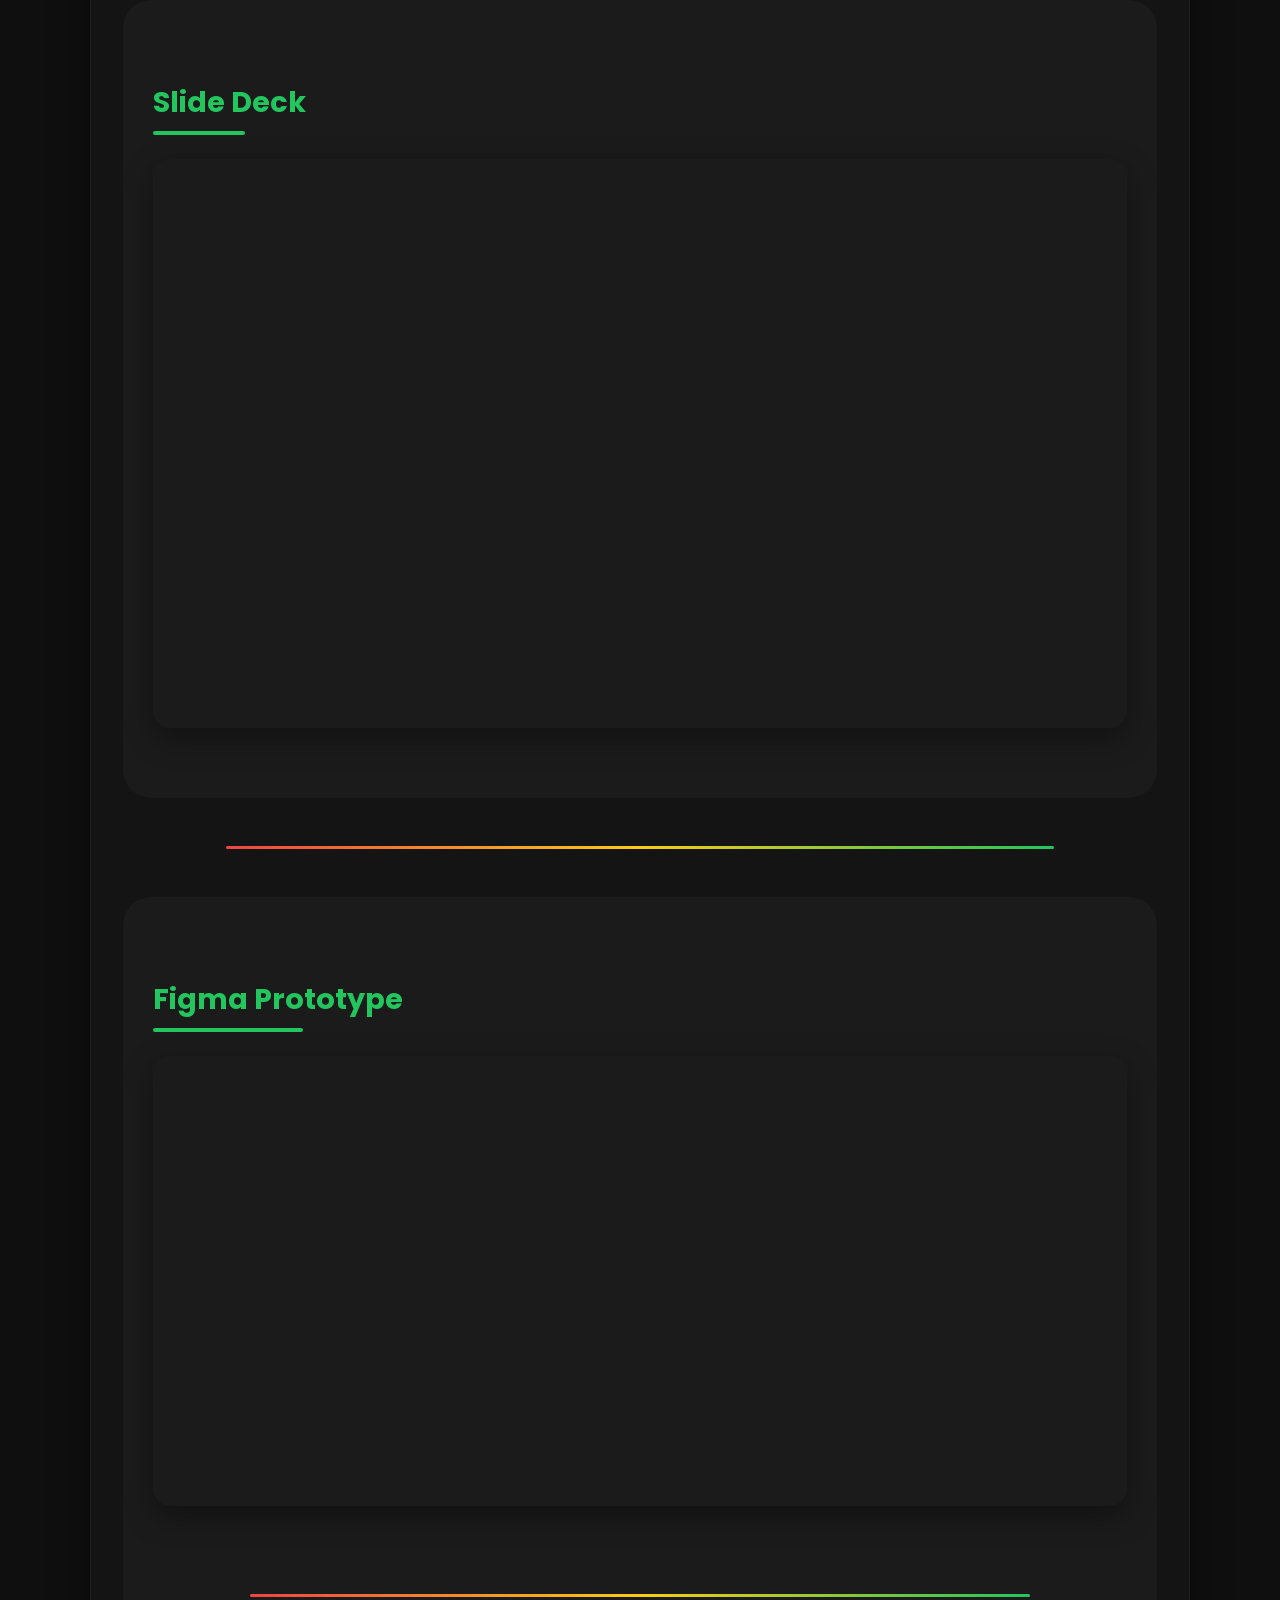
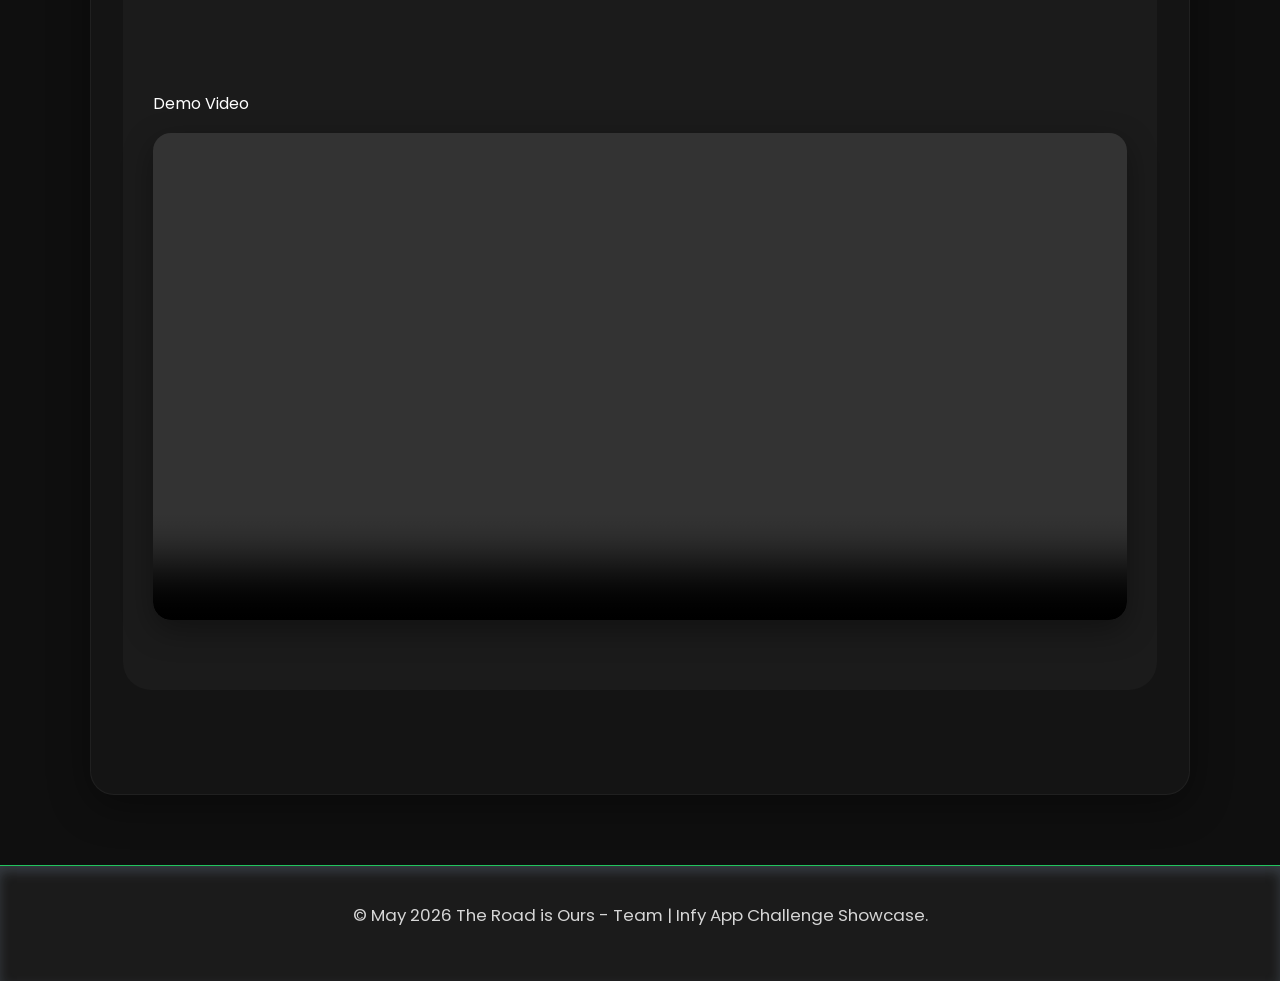
==== commit d4c7c269: "Testing 3" ====
--- a/index.html
+++ b/index.html
@@ -11,25 +11,25 @@
 
 <nav class="navbar center-text"
 <span class="title">Road Journey</span>
-<span class="caption">The Road is Ours</span>
+<span class="caption">The Road is</span>
 </nav>
 
 <!-- MAIN CONTENT -->
 <div class="container text-center">
 
    <h1 class="center-text">Road Journey</h1>
-   <p><em>"Outsmart the hazards. Own the Road"</em></p>
+   <p class="center-text"><em>"Outsmart the hazards. Own the Road"</em></p>
 
    <hr>
 
-   <h3 class="center-text"> Our Pitch</h3>
-   <p class="center-text">Road Journey helps educate people about driving hazards to protect themselves and pedestrians, preventing accidents before anyone gets seriously hurt.</p>
+   <h3> Our Pitch</h3>
+   <p>Road Journey helps educate people about driving hazards to protect themselves and pedestrians, preventing accidents before anyone gets seriously hurt.</p>
 
-   <h3 class="center-text">Theme Implementation</h3>
-   <p class="center-text">Our game promotes safety and innovation, using our app to ensure prevention of harm. Using immersive minigames relating to driving ensures our players understand what they need.</p>
+   <h3>Theme Implementation</h3>
+   <p>Our game promotes safety and innovation, using our app to ensure prevention of harm. Using immersive minigames relating to driving ensures our players understand what they need.</p>
 
-   <h3 class="center-text">Why We Built This</h3>
-   <p class="center-text">Researching many different topics such as poverty, world hunger and wildlife conservation; Road safety stuck out to our team, especially after finding out 120 people die EVERYDAY from road hazards.</p>
+   <h3>Why We Built This</h3>
+   <p>Researching many different topics such as poverty, world hunger and wildlife conservation; Road safety stuck out to our team, especially after finding out 120 people die EVERYDAY from road hazards.</p>
 
    <hr>
 
@@ -39,7 +39,7 @@
 
 <h3>Meet the Team</h3>
 
-<div class="team-grid center-text">
+<div class="team-grid">
 
   <a href="nyasia.html" class="team-card" id="nyasia">
     <img src="Nyasia.jpeg" alt="Nyasia">
@@ -67,13 +67,13 @@
 </div>
 <hr>
 <div class="presentation-card" style="width: 100% !important; max-width: 100% !important; box-sizing: border-box; margin-bottom: 40px;"> 
-<h3 class="center-text"> Slide Deck</h3> <iframe src="https://docs.google.com/presentation/d/e/2PACX-1vSNJOZcTQZpQWyr8YF7-O1oRLGNY7hT99WuEe7CDKtxeTOVnFcrfY9IY-a2t_bZEzTT-NCYW6qF2Oz1/pubembed?start=false&loop=false&delayms=3000" frameborder="0" width="960" height="569" allowfullscreen="true" mozallowfullscreen="true" webkitallowfullscreen="true"></iframe>
+<h3> Slide Deck</h3> <iframe src="https://docs.google.com/presentation/d/e/2PACX-1vSNJOZcTQZpQWyr8YF7-O1oRLGNY7hT99WuEe7CDKtxeTOVnFcrfY9IY-a2t_bZEzTT-NCYW6qF2Oz1/pubembed?start=false&loop=false&delayms=3000" frameborder="0" width="960" height="569" allowfullscreen="true" mozallowfullscreen="true" webkitallowfullscreen="true"></iframe>
 </div>
 <hr>
 <div class="presentation-card" style="width: 100% !important; max-width: 100% !important; box-sizing: border-box; margin-bottom: 40px;">
-  <h3 class="center-text">Figma Prototype</h3> <iframe style="border: 1px solid rgba(0, 0, 0, 0.1);" width="800" height="450" src="https://embed.figma.com/proto/hckXrIw5AN5JtPXtxfkID8/baddies?node-id=140-9&scaling=min-zoom&content-scaling=fixed&page-id=142%3A4&starting-point-node-id=140%3A9&embed-host=share" allowfullscreen></iframe>
+  <h3>Figma Prototype</h3> <iframe style="border: 1px solid rgba(0, 0, 0, 0.1);" width="800" height="450" src="https://embed.figma.com/proto/hckXrIw5AN5JtPXtxfkID8/baddies?node-id=140-9&scaling=min-zoom&content-scaling=fixed&page-id=142%3A4&starting-point-node-id=140%3A9&embed-host=share" allowfullscreen></iframe>
 <hr>
-</h3 class="center-text">Demo Video</h3> <video width="80%" controls> <source src="
+<h3 class="mt-4"></h3>Demo Video</h3> <video width="80%" controls> <source src="
 " type="video/mp4"> 
   </video> 
 </div>
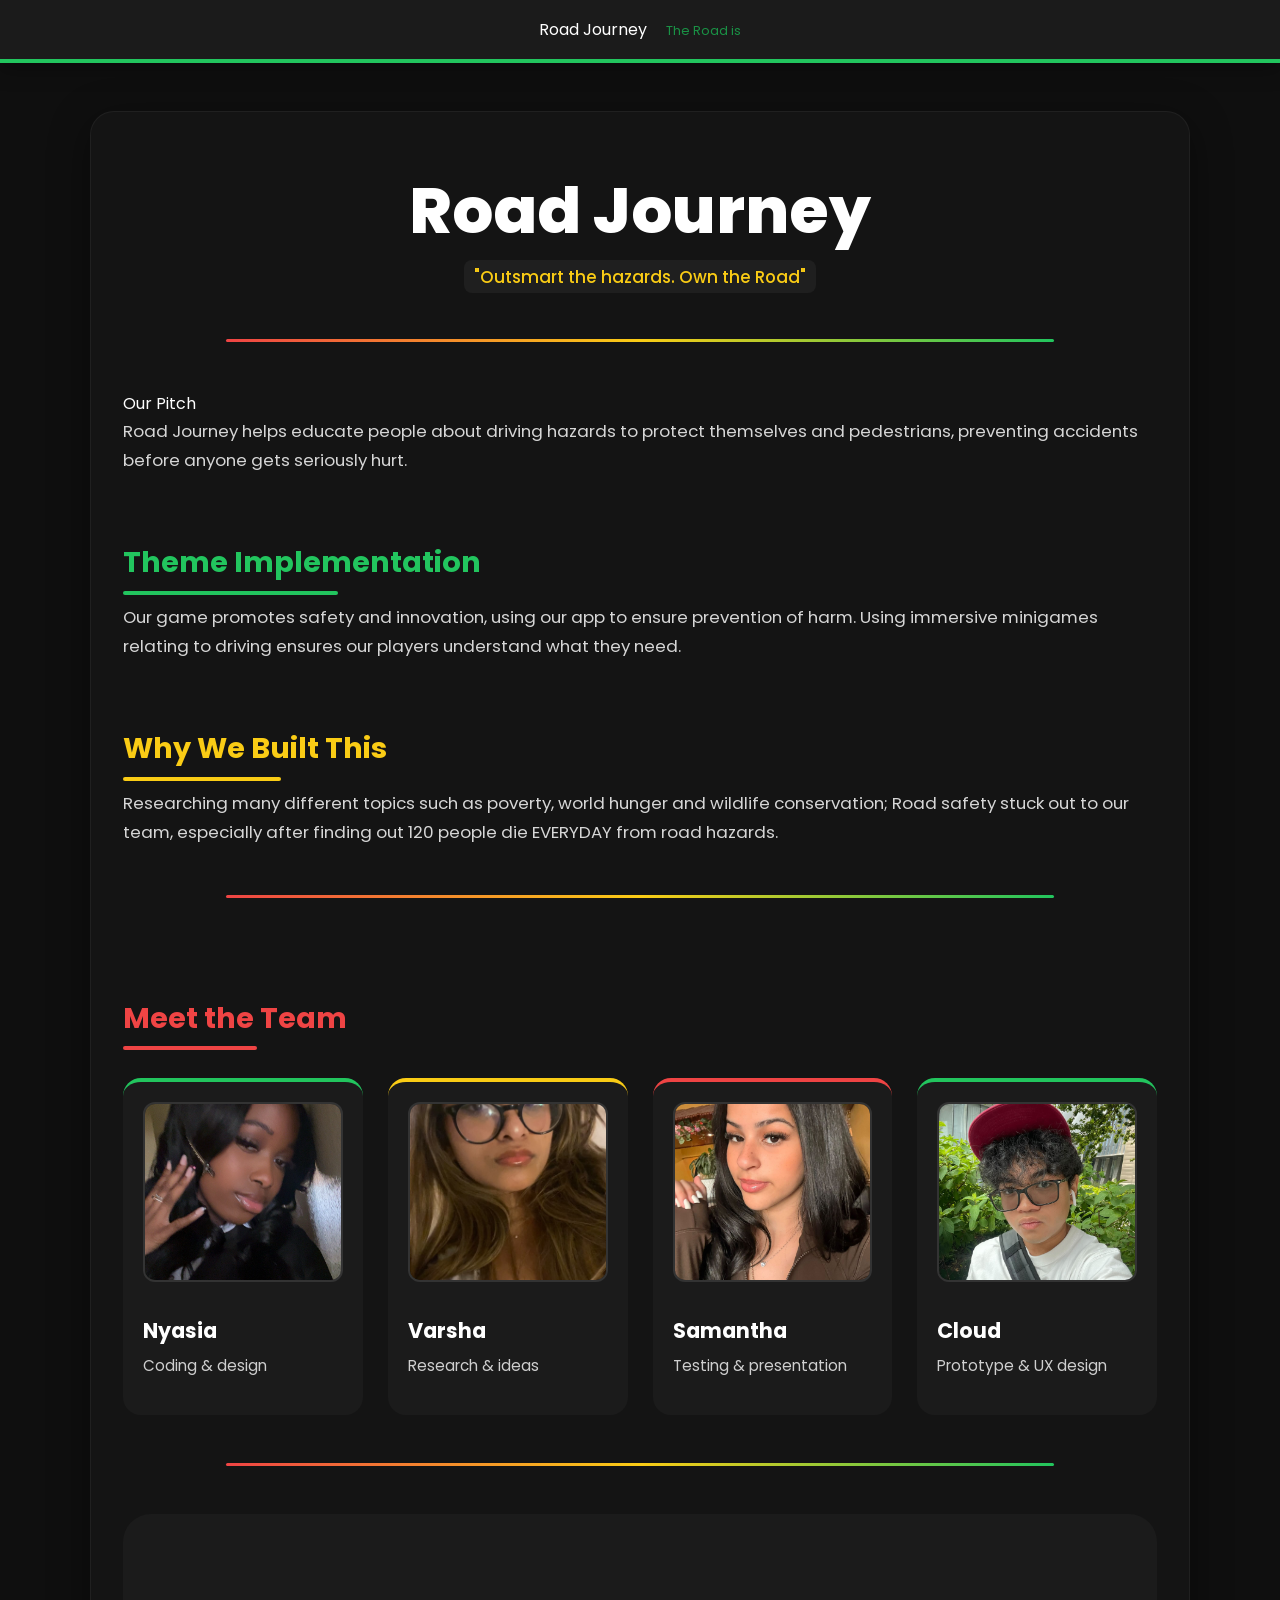
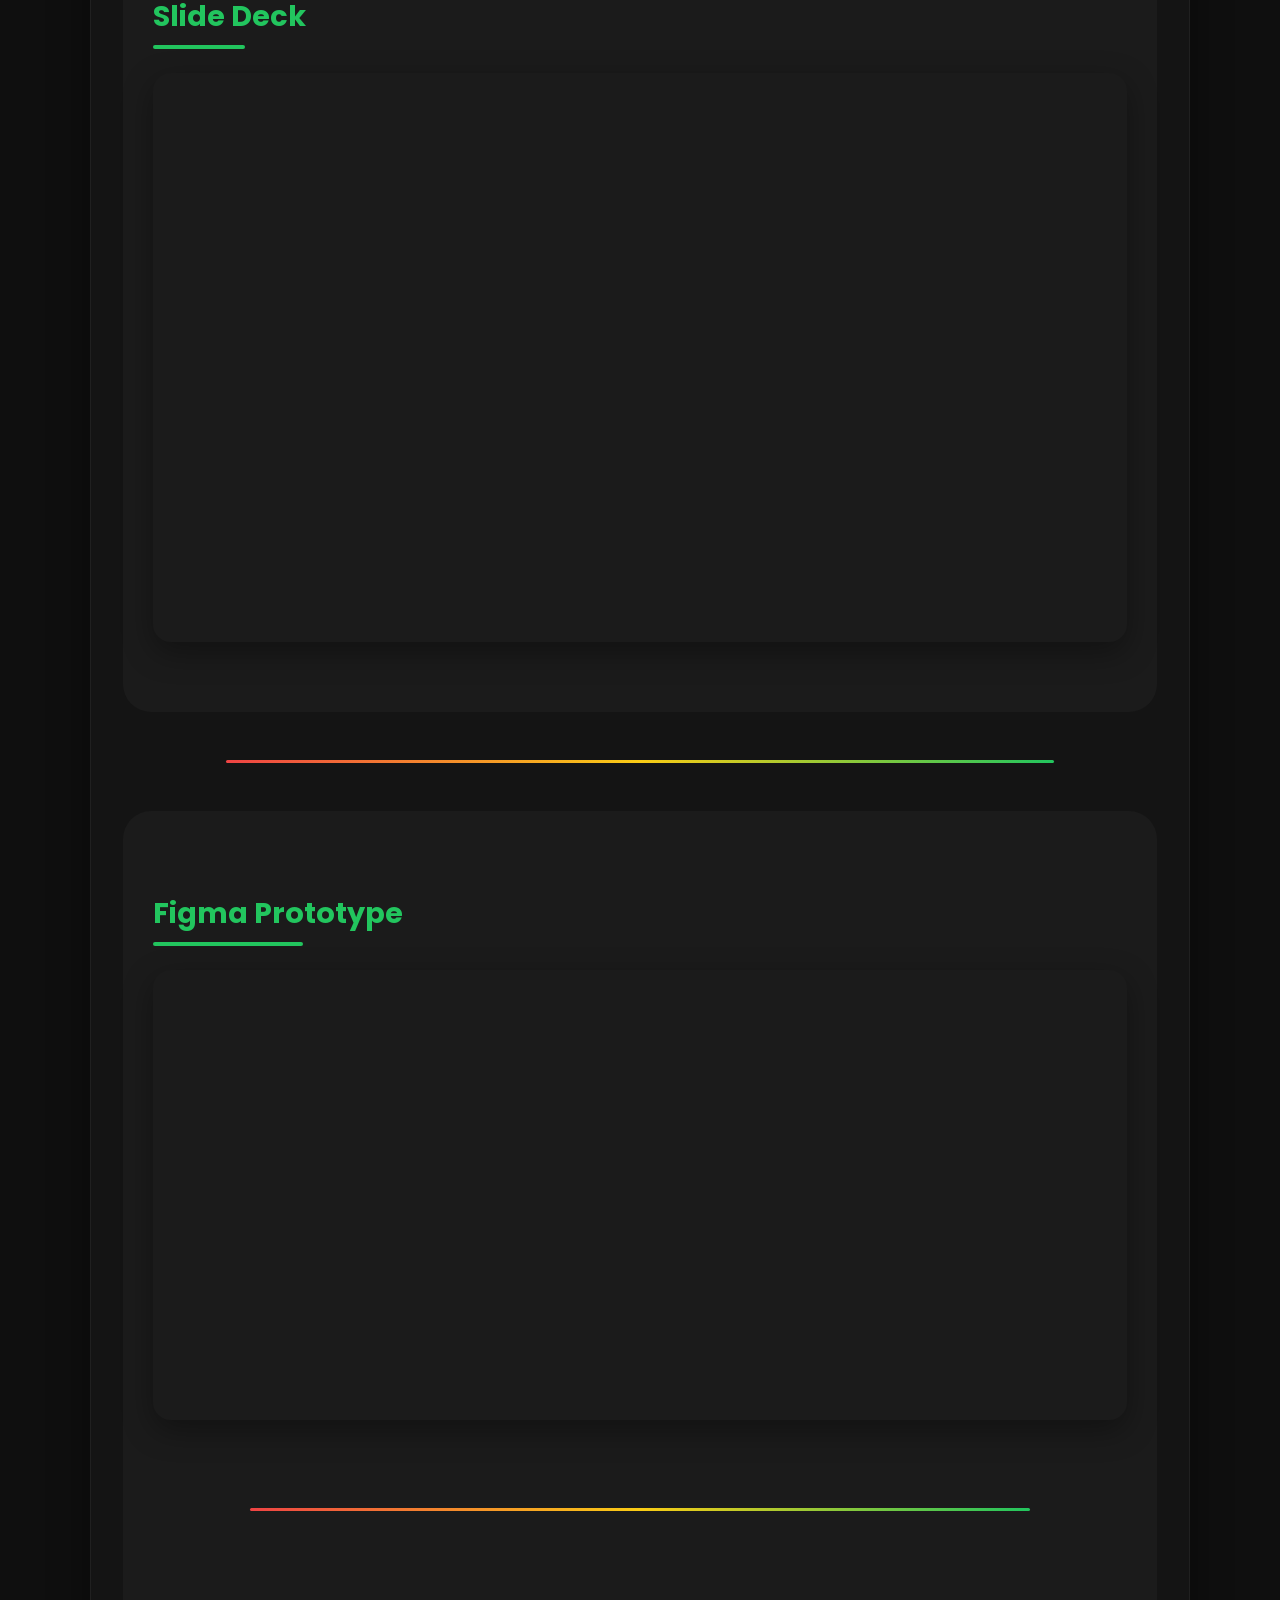
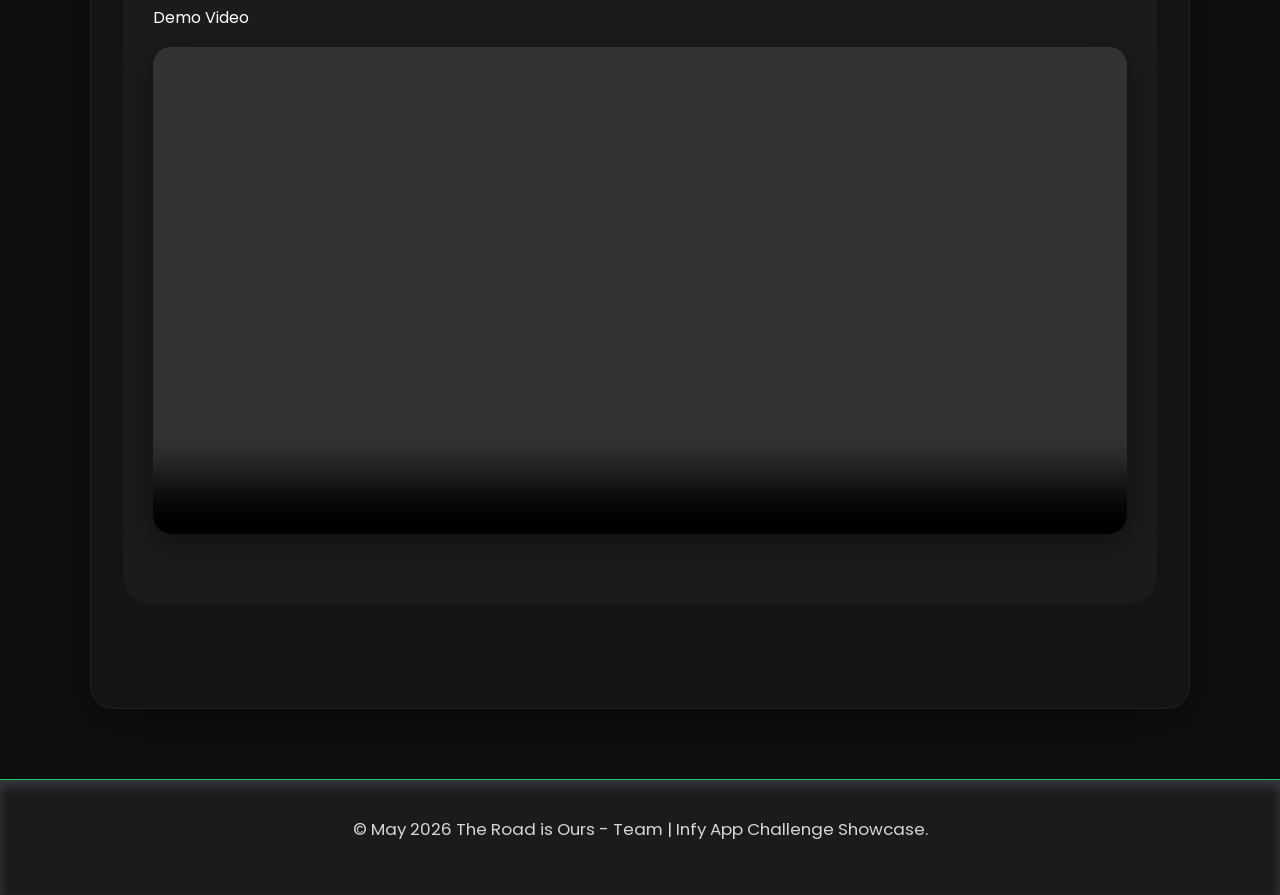
==== commit 48fb061a: "DONE" ====
--- a/index.html
+++ b/index.html
@@ -22,7 +22,7 @@
 
    <hr>
 
-   <h3> Our Pitch</h3>
+   <h3">Our Pitch</h3>
    <p>Road Journey helps educate people about driving hazards to protect themselves and pedestrians, preventing accidents before anyone gets seriously hurt.</p>
 
    <h3>Theme Implementation</h3>
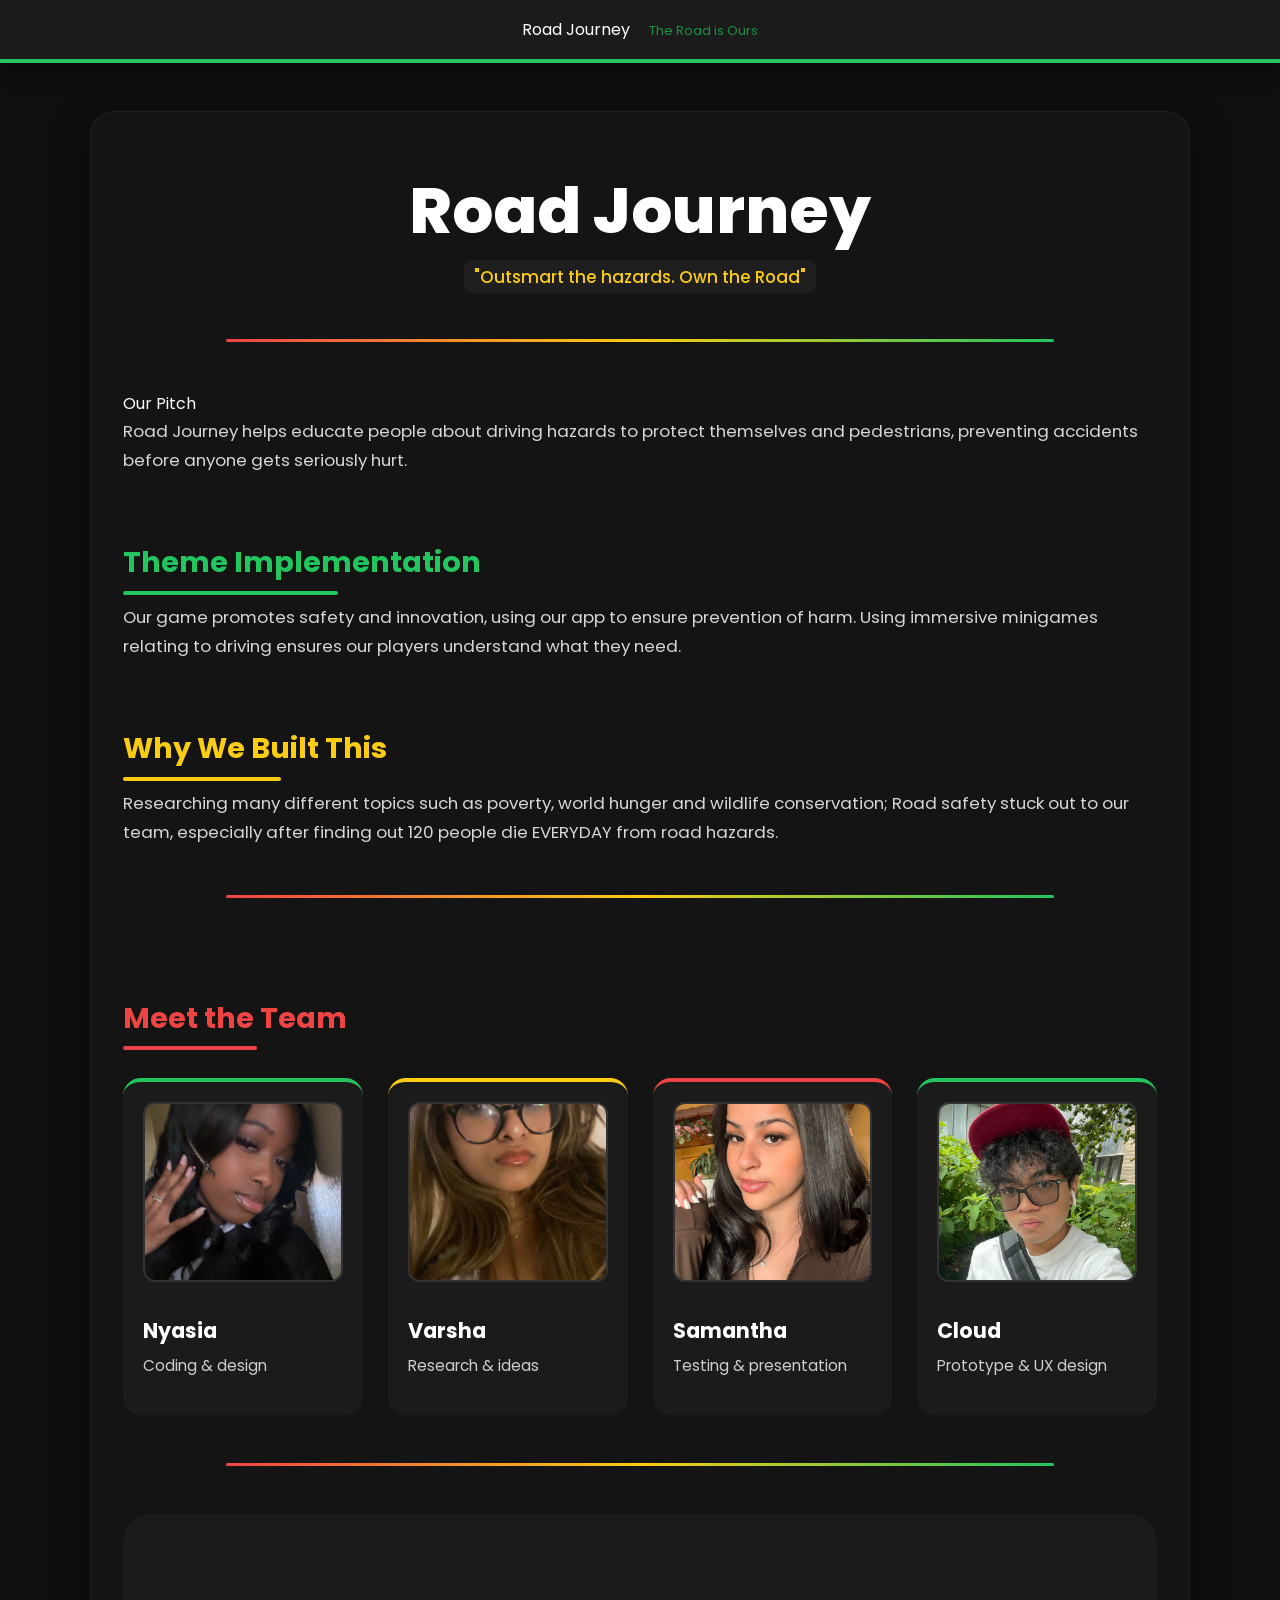
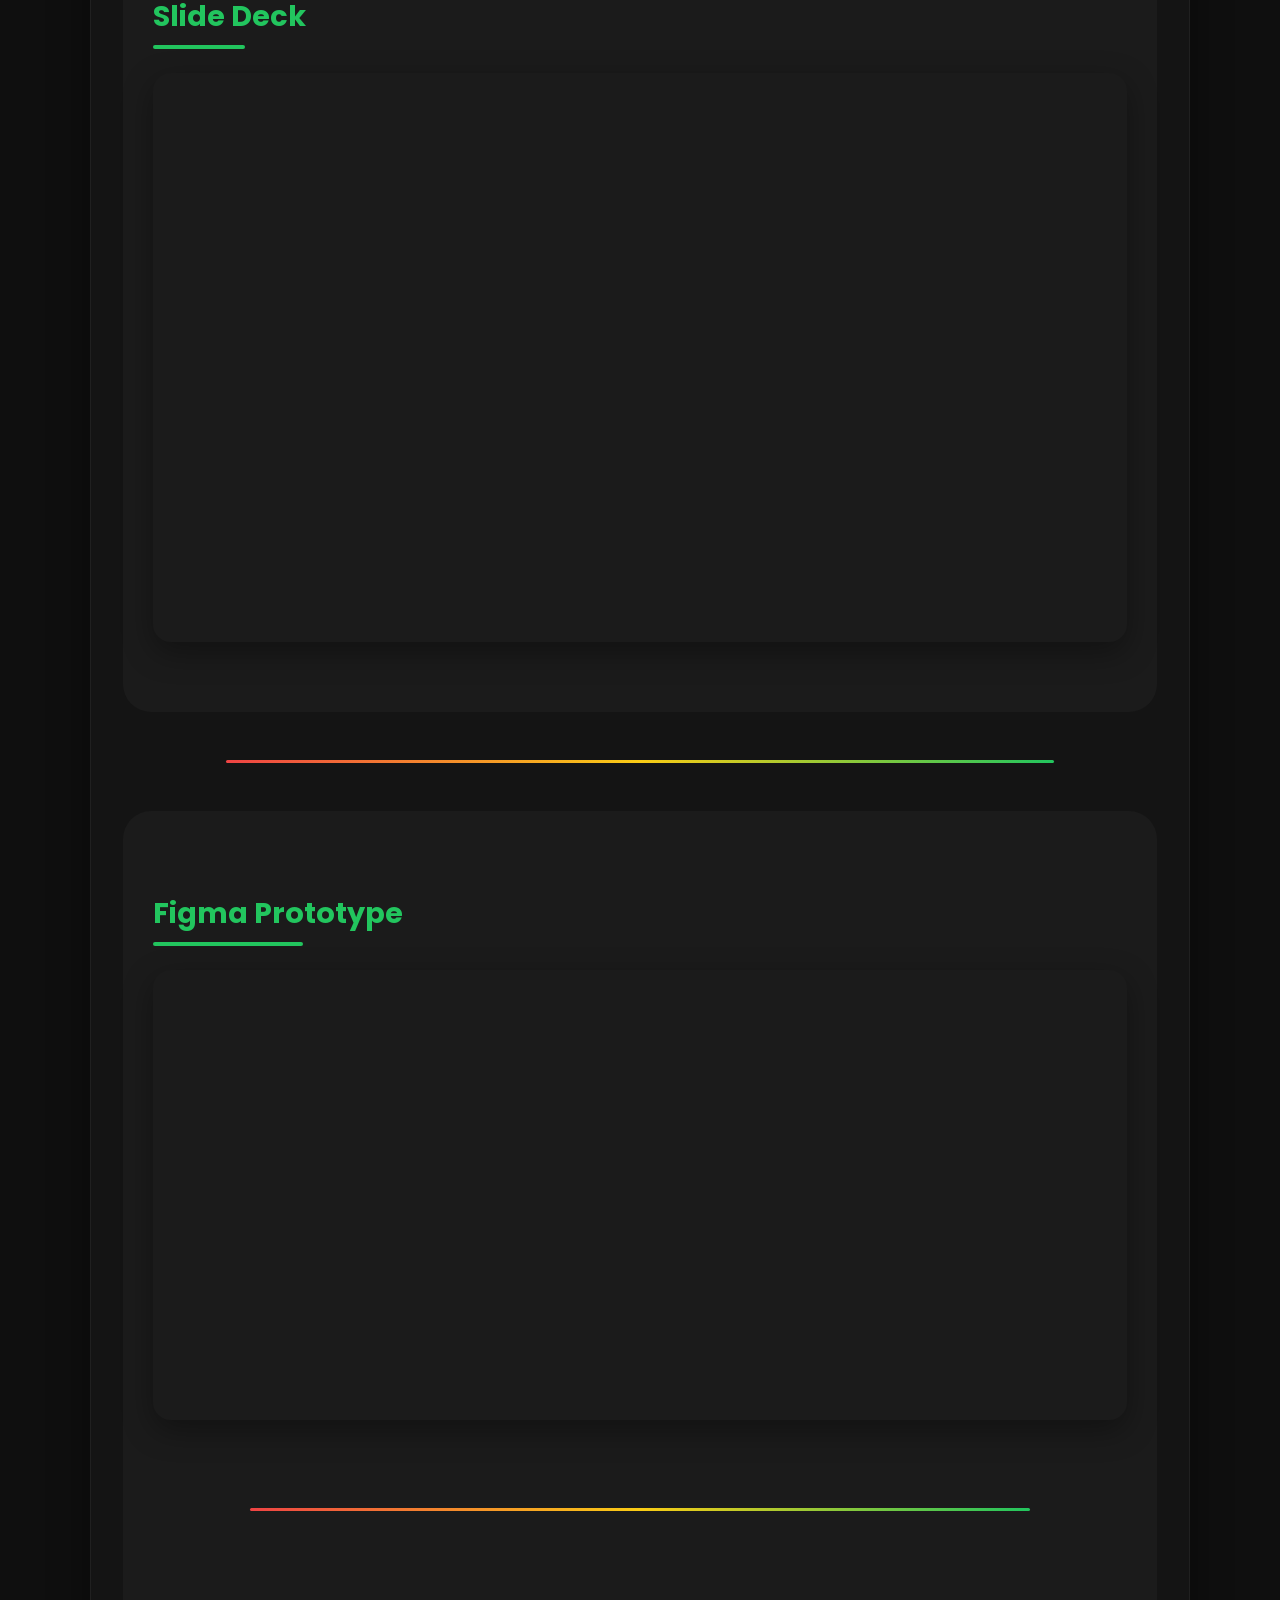
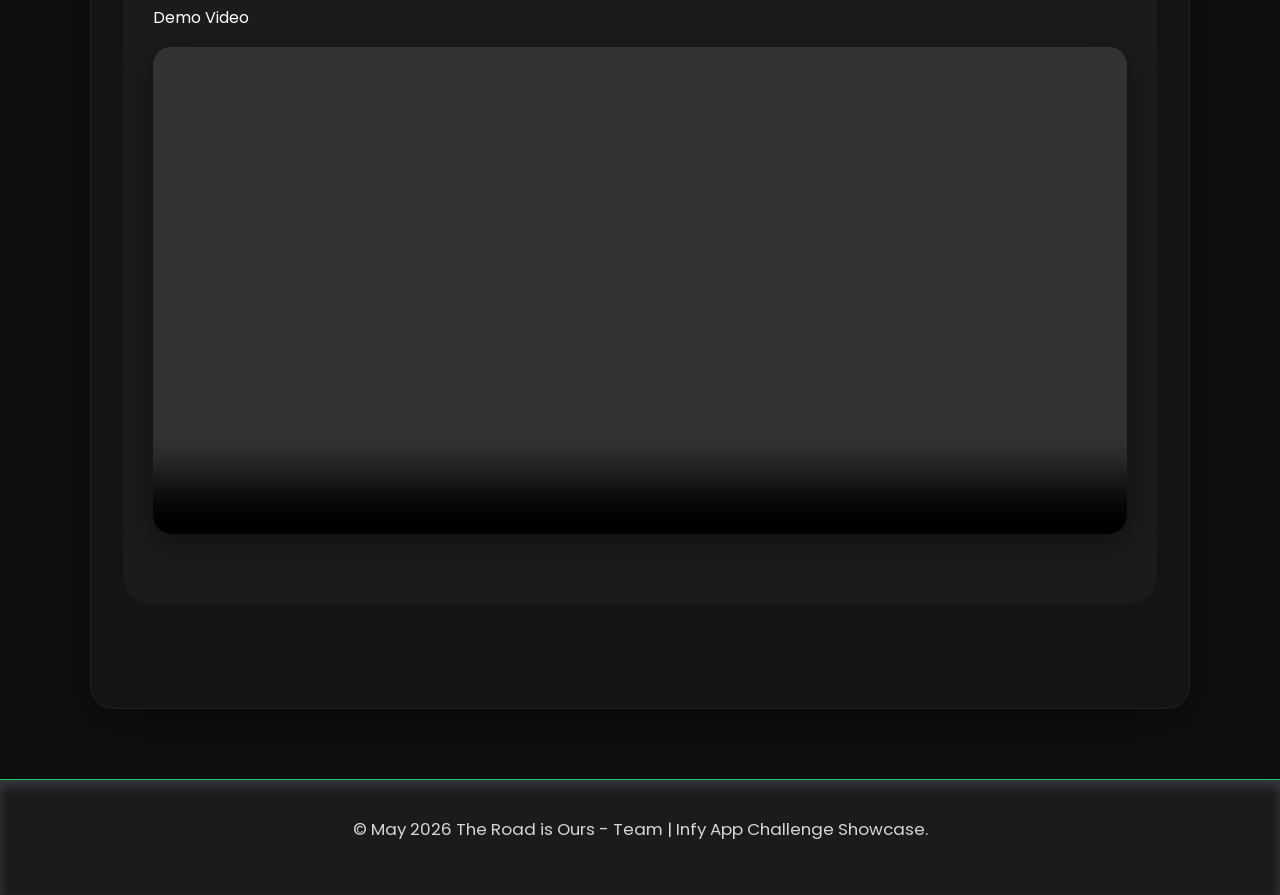
==== commit 4a81ff2c: "DONE (Fix)" ====
--- a/index.html
+++ b/index.html
@@ -11,7 +11,7 @@
 
 <nav class="navbar center-text"
 <span class="title">Road Journey</span>
-<span class="caption">The Road is</span>
+<span class="caption">The Road is Ours</span>
 </nav>
 
 <!-- MAIN CONTENT -->
